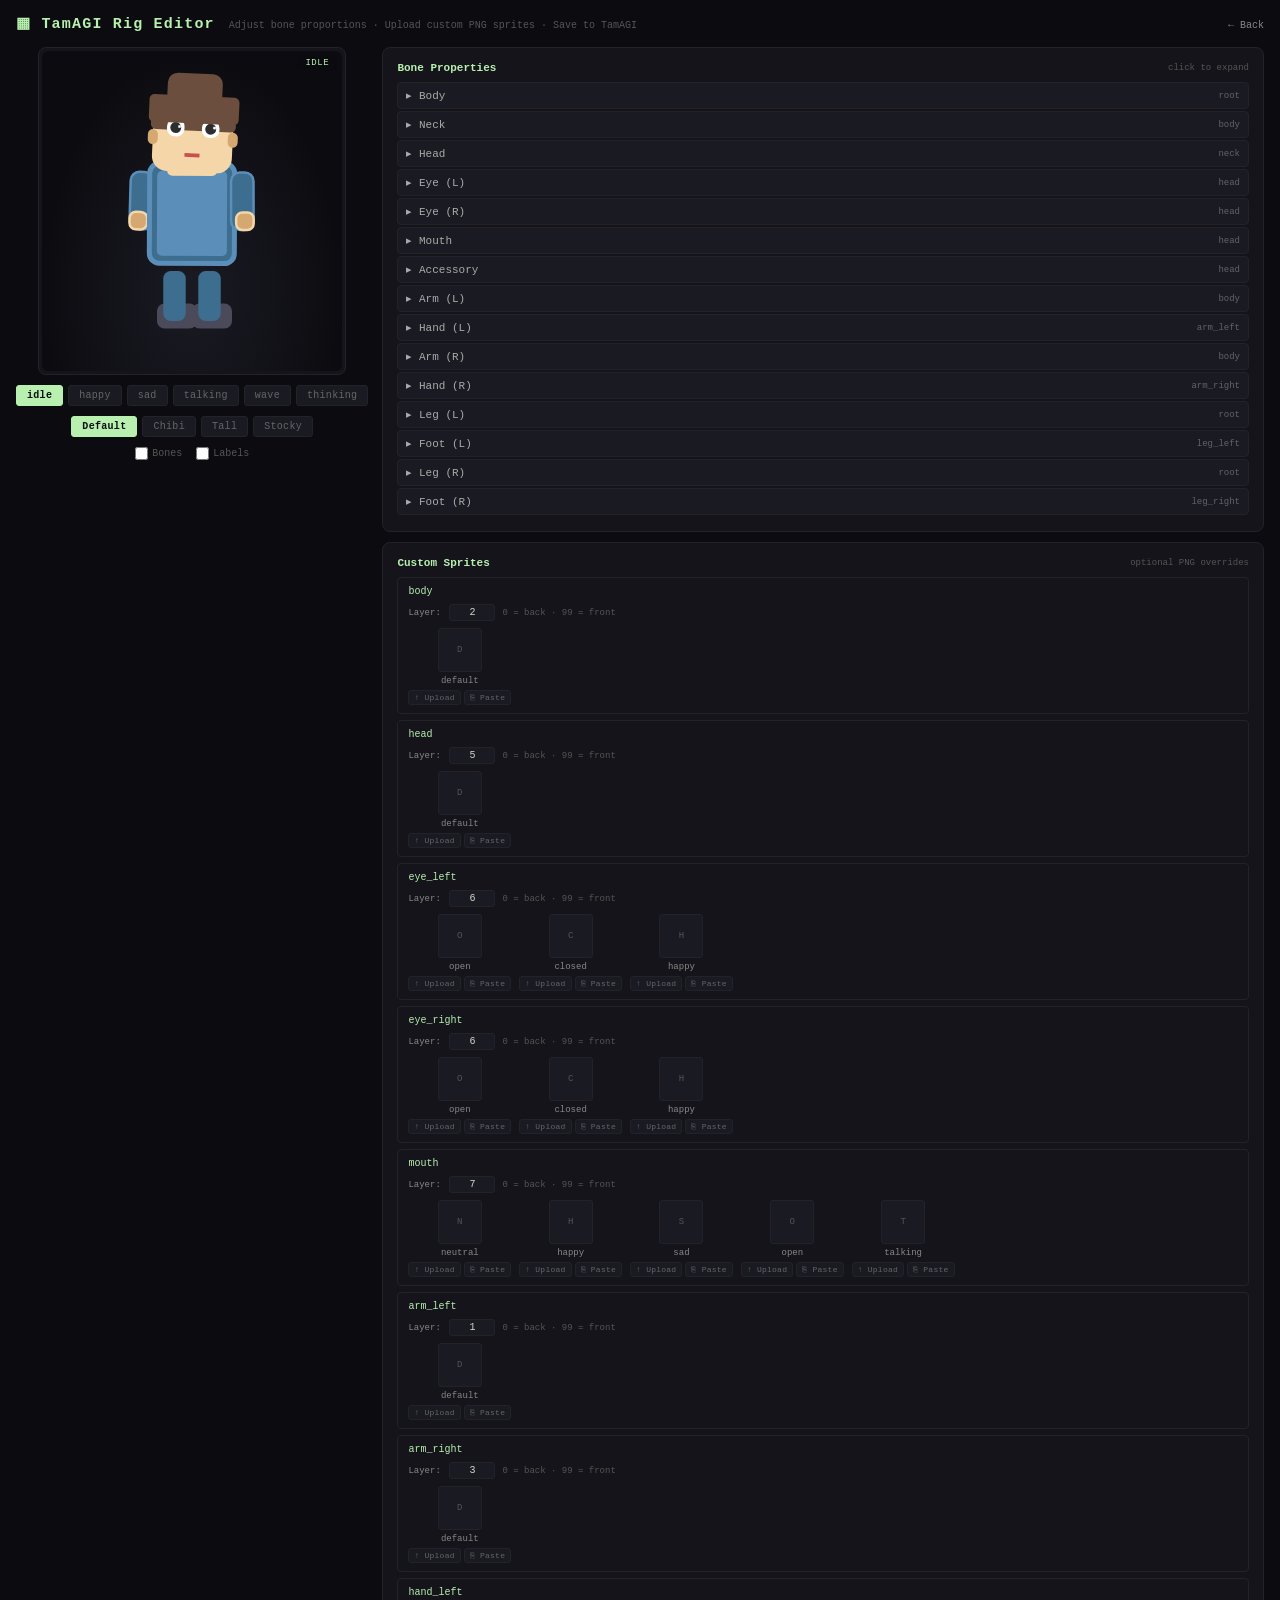
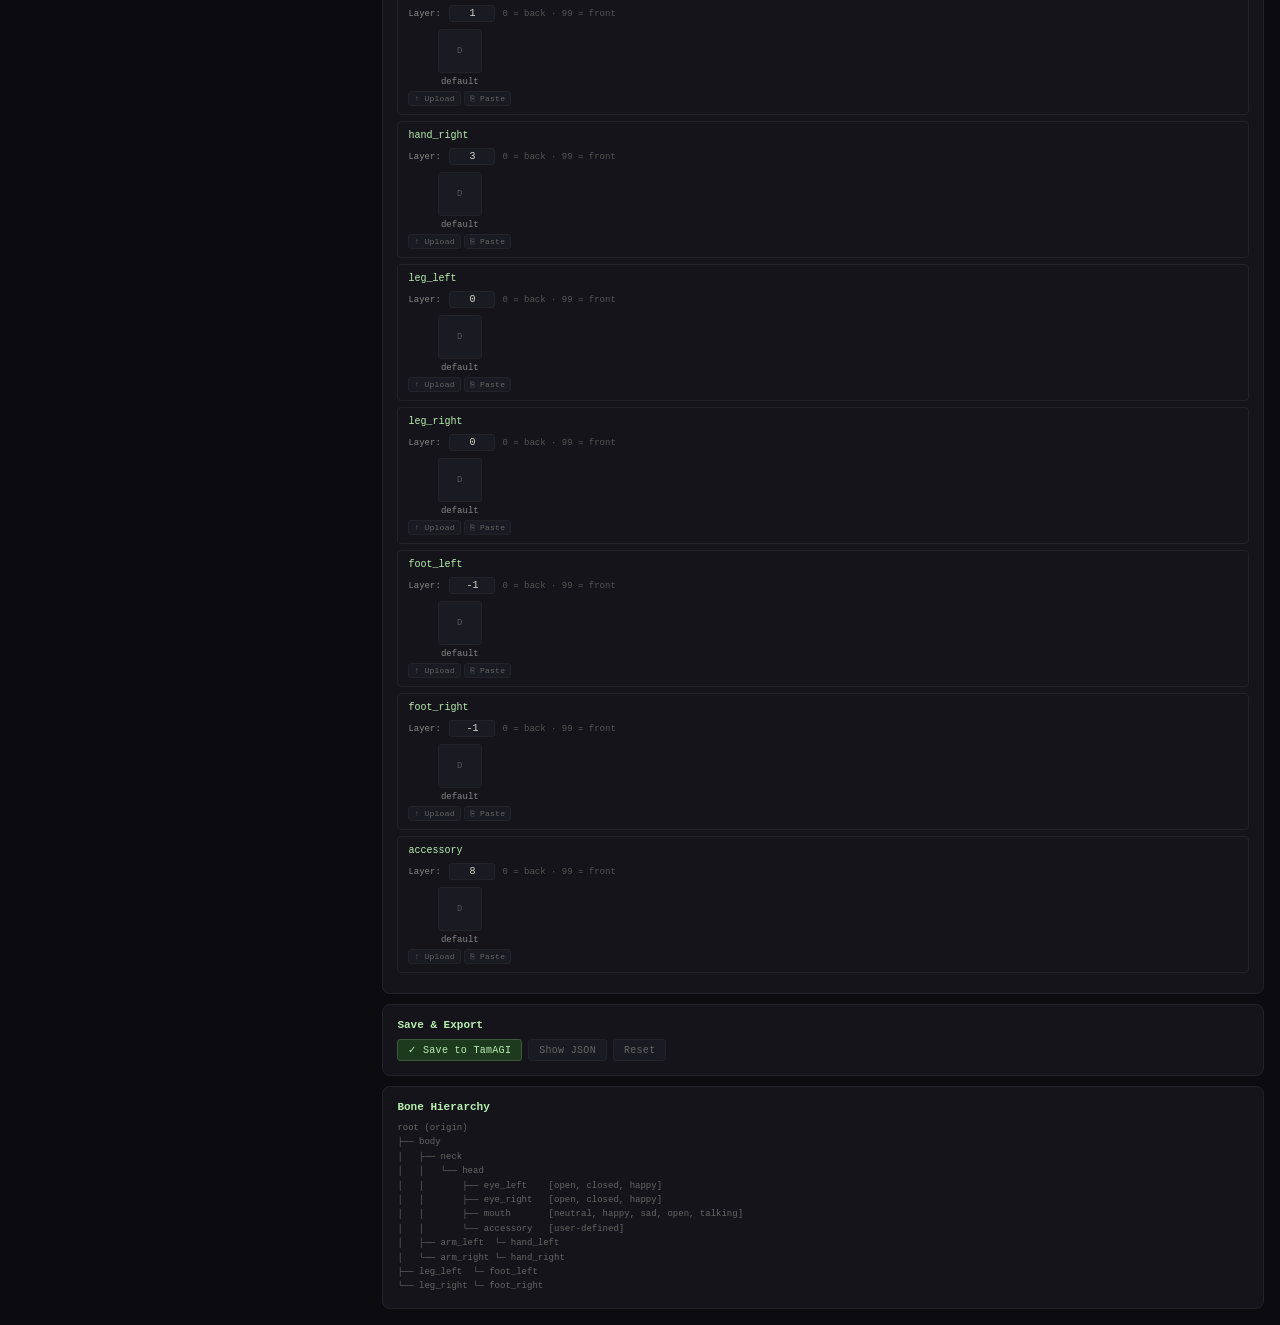
==== frontend/rig-editor.html @ f6bd286b "Add new rigging + sprite editor" ====
<!DOCTYPE html>
<html lang="en">
<head>
  <meta charset="UTF-8">
  <meta name="viewport" content="width=device-width, initial-scale=1.0">
  <title>TamAGI — Rig Editor</title>
  <style>
    * { box-sizing: border-box; margin: 0; padding: 0; }
    :root {
      --bg:      #0c0c10;
      --bg2:     #14141a;
      --bg3:     #1a1a22;
      --border:  #222228;
      --border-a:#3a5a3a;
      --green:   #b8f0b0;
      --text:    #d8d5cd;
      --muted:   #888;
      --dim:     #555;
      --font:    'IBM Plex Mono','Fira Code','SF Mono',monospace;
    }
    body { background:var(--bg); color:var(--text); font-family:var(--font); font-size:11px; min-height:100vh; padding:14px 16px; }

    /* ── Header ── */
    .page-header { display:flex; align-items:baseline; gap:14px; margin-bottom:14px; flex-wrap:wrap; }
    .page-header h1 { font-size:15px; font-weight:600; color:var(--green); letter-spacing:.08em; }
    .page-header p { font-size:10px; color:var(--dim); }
    .back-link { font-size:10px; color:var(--muted); text-decoration:none; margin-left:auto; }
    .back-link:hover { color:var(--green); }

    /* ── Layout ── */
    .layout { display:flex; gap:14px; align-items:flex-start; }
    .left-col { flex-shrink:0; display:flex; flex-direction:column; gap:10px; align-items:center; }
    .right-col { flex:1; display:flex; flex-direction:column; gap:10px; min-width:0; }
    @media(max-width:680px){ .layout{flex-direction:column;} .left-col{width:100%;} }

    /* ── Canvas ── */
    .canvas-wrap { position:relative; border:1px solid var(--border); border-radius:8px; background:var(--bg2); padding:3px; }
    #rig-canvas { display:block; border-radius:6px; image-rendering:pixelated;
      background:radial-gradient(ellipse at 50% 75%, #1a1a24 0%, #0c0c10 70%); }
    .anim-label { position:absolute; top:8px; right:8px; font-size:9px; color:var(--green);
      background:#0c0c10cc; padding:2px 8px; border-radius:3px; letter-spacing:.06em; }

    /* ── Buttons ── */
    .btn-row { display:flex; flex-wrap:wrap; gap:5px; justify-content:center; }
    button { padding:4px 10px; font-size:10px; font-family:var(--font); background:var(--bg3);
      color:#666; border:1px solid var(--border); border-radius:3px; cursor:pointer;
      letter-spacing:.03em; transition:all .12s; }
    button:hover { border-color:#444; color:#aaa; }
    button.active { background:var(--green); color:var(--bg); border-color:var(--green); font-weight:600; }
    button.primary { background:#1e3a1e; color:var(--green); border-color:var(--border-a); }
    button.primary:hover { background:#2a4a2a; }
    button.danger { background:#2a1414; color:#c07070; border-color:#5a2020; }
    button.danger:hover { background:#3a1a1a; }

    /* ── Toggle row ── */
    .toggle-row { display:flex; gap:14px; justify-content:center; }
    label.toggle { font-size:10px; color:var(--dim); cursor:pointer; display:flex; align-items:center; gap:4px; }
    input[type=checkbox] { accent-color:var(--green); }

    /* ── Panel ── */
    .panel { background:var(--bg2); border:1px solid var(--border); border-radius:8px; padding:14px; }
    .panel-title { color:var(--green); font-weight:600; font-size:11px; margin-bottom:8px;
      display:flex; justify-content:space-between; align-items:center; }
    .panel-hint { font-size:9px; color:var(--dim); font-weight:400; }

    /* ── Bone accordion ── */
    .bone-header { display:flex; justify-content:space-between; align-items:center; cursor:pointer;
      padding:6px 8px; background:var(--bg3); border-radius:4px; margin-bottom:2px;
      border:1px solid var(--border); color:#aaa; }
    .bone-header.open { background:#1e2a1e; border-color:var(--border-a); color:var(--green); }
    .bone-body { padding:4px 8px 8px 8px; }
    .slider-row { display:flex; align-items:center; gap:8px; margin-bottom:4px; padding:2px 0; }
    .slider-label { width:60px; font-size:10px; color:var(--muted); text-align:right; flex-shrink:0; }
    input[type=range] { flex:1; height:3px; accent-color:var(--green); cursor:pointer; }
    .slider-val { width:40px; font-size:10px; color:#999; text-align:left; flex-shrink:0; }

    /* ── Sprite grid ── */
    .part-row { border:1px solid var(--border); border-radius:4px; padding:8px 10px; margin-bottom:6px; }
    .part-name { font-size:10px; color:var(--green); margin-bottom:7px; }
    .variant-list { display:flex; flex-wrap:wrap; gap:8px; }
    .variant-slot { display:flex; flex-direction:column; align-items:center; gap:4px; font-size:9px; color:var(--muted); }
    .v-preview { width:44px; height:44px; border:1px solid var(--border); border-radius:3px;
      background:var(--bg3); display:flex; align-items:center; justify-content:center;
      font-size:9px; color:var(--dim); overflow:hidden; }
    .v-preview.uploaded { border-color:var(--border-a); }
    .v-preview.paste-ready { border-color:#ffcc44; box-shadow:0 0 0 2px #ffcc4440; }
    .v-preview img { max-width:100%; max-height:100%; image-rendering:pixelated; }
    .v-btn-row { display:flex; flex-wrap:wrap; gap:3px; justify-content:center; }
    .v-btn-row button { padding:2px 5px; font-size:8px; }

    /* ── Layer order row ── */
    .layer-row { display:flex; align-items:center; gap:7px; margin-bottom:7px; }
    .layer-lbl { font-size:9px; color:var(--muted); width:34px; flex-shrink:0; }
    .layer-input { width:46px; font-size:10px; font-family:var(--font); background:var(--bg3);
      color:var(--text); border:1px solid var(--border); border-radius:3px; padding:2px 5px;
      text-align:center; -moz-appearance:textfield; }
    .layer-input::-webkit-outer-spin-button,
    .layer-input::-webkit-inner-spin-button { -webkit-appearance:none; }
    .layer-input:focus { outline:none; border-color:var(--border-a); }
    .layer-hint { font-size:9px; color:var(--dim); }

    /* ── Export / status ── */
    .export-pre { background:var(--bg); border:1px solid var(--border); border-radius:4px;
      padding:10px; font-size:9px; line-height:1.5; color:#8a8a7a; overflow:auto;
      max-height:280px; font-family:var(--font); margin-top:10px; }
    .status-msg { font-size:10px; padding:6px 10px; border-radius:4px; margin-top:8px; display:none; }
    .status-msg.ok  { color:var(--green); background:#0f1f0f; border:1px solid var(--border-a); }
    .status-msg.err { color:#c07070;      background:#1f0f0f; border:1px solid #5a2020; }

    /* ── Hierarchy ── */
    .hier-pre { margin:0; font-size:9px; line-height:1.6; color:#666; font-family:var(--font); }
  </style>
</head>
<body>

<div class="page-header">
  <h1>▦ TamAGI Rig Editor</h1>
  <p>Adjust bone proportions · Upload custom PNG sprites · Save to TamAGI</p>
  <a href="/" class="back-link">← Back</a>
</div>

<div class="layout">
  <!-- ── Left: canvas + controls ── -->
  <div class="left-col">
    <div class="canvas-wrap">
      <canvas id="rig-canvas" width="300" height="320"></canvas>
      <div class="anim-label" id="anim-label">IDLE</div>
    </div>

    <div class="btn-row" id="anim-buttons"></div>
    <div class="btn-row" id="preset-buttons"></div>

    <div class="toggle-row">
      <label class="toggle"><input type="checkbox" id="show-debug" onchange="updateDebug()"> Bones</label>
      <label class="toggle"><input type="checkbox" id="show-labels" onchange="updateLabels()"> Labels</label>
    </div>
  </div>

  <!-- ── Right: bone editor + sprite uploads + save ── -->
  <div class="right-col">

    <div class="panel">
      <div class="panel-title">
        <span>Bone Properties</span>
        <span class="panel-hint">click to expand</span>
      </div>
      <div id="bone-accordion"></div>
    </div>

    <div class="panel">
      <div class="panel-title">
        <span>Custom Sprites</span>
        <span class="panel-hint">optional PNG overrides</span>
      </div>
      <div id="sprite-grid"></div>
    </div>

    <div class="panel">
      <div class="panel-title"><span>Save &amp; Export</span></div>
      <div class="btn-row" style="justify-content:flex-start;gap:6px;">
        <button class="primary" onclick="saveToTamAGI()">&#x2713; Save to TamAGI</button>
        <button onclick="toggleExport()" id="export-toggle-btn">Show JSON</button>
        <button onclick="resetBones()">Reset</button>
      </div>
      <div id="save-status" class="status-msg"></div>
      <pre id="export-pre" class="export-pre" style="display:none"></pre>
    </div>

    <div class="panel">
      <div class="panel-title"><span>Bone Hierarchy</span></div>
      <pre class="hier-pre">root (origin)
├── body
│   ├── neck
│   │   └── head
│   │       ├── eye_left    [open, closed, happy]
│   │       ├── eye_right   [open, closed, happy]
│   │       ├── mouth       [neutral, happy, sad, open, talking]
│   │       └── accessory   [user-defined]
│   ├── arm_left  └─ hand_left
│   └── arm_right └─ hand_right
├── leg_left  └─ foot_left
└── leg_right └─ foot_right</pre>
    </div>

  </div>
</div>

<script>
// ══════════════════════════════════════════════════════════════
//  RIG ENGINE  (ported from scripts/skeleton_rig.jsx)
// ══════════════════════════════════════════════════════════════

function createBone(name, parent, restX, restY, pivotX, pivotY, length, zOrder = 0) {
  return { name, parent, restX, restY, pivotX, pivotY, length, zOrder,
           rotation: 0, scaleX: 1, scaleY: 1, translateX: 0, translateY: 0, opacity: 1,
           displayScale: 1, pivotOffsetX: 0, pivotOffsetY: 0 };
}
// Apply sensible pivot defaults so limbs rotate from shoulder/hip rather than sprite center.
const _PIVOT_DEFAULTS = {
  arm_left:  { pivotOffsetY: 0.5 },
  arm_right: { pivotOffsetY: 0.5 },
  leg_left:  { pivotOffsetY: 0.5 },
  leg_right: { pivotOffsetY: 0.5 },
};
function applyPivotDefaults(bones) {
  for (const b of bones) { if (_PIVOT_DEFAULTS[b.name]) Object.assign(b, _PIVOT_DEFAULTS[b.name]); }
  return bones;
}

const PRESETS = {
  default: { label: "Default", bones: () => [
    createBone("root",       null,         0,    0,   0,   0,   0,  0),
    createBone("body",       "root",       0,  -10,   0,  22,  44,  2),
    createBone("neck",       "body",       0,  -22,   0,   4,  10,  4),
    createBone("head",       "neck",       0,   -9,   0,  14,  28,  5),
    createBone("eye_left",   "head",      -7,   -4,   0,   0,   0,  6),
    createBone("eye_right",  "head",       7,   -4,   0,   0,   0,  6),
    createBone("mouth",      "head",       0,    6,   0,   0,   0,  7),
    createBone("arm_left",   "body",     -20,  -18,   4,  -2,  22,  1),
    createBone("hand_left",  "arm_left",  -1,   20,   0,  -1,   8,  1),
    createBone("arm_right",  "body",      20,  -18,  -4,  -2,  22,  3),
    createBone("hand_right", "arm_right",  1,   20,   0,  -1,   8,  3),
    createBone("leg_left",   "root",      -7,   12,   0,  -1,  18,  0),
    createBone("foot_left",  "leg_left",   0,   17,   0,  -1,   6, -1),
    createBone("leg_right",  "root",       7,   12,   0,  -1,  18,  0),
    createBone("foot_right", "leg_right",  0,   17,   0,  -1,   6, -1),
    createBone("accessory",  "head",       0,  -16,   0,   4,   0,  8),
  ]},
  chibi: { label: "Chibi", bones: () => [
    createBone("root",       null,         0,    0,   0,   0,   0,  0),
    createBone("body",       "root",       0,   -6,   0,  14,  28,  2),
    createBone("neck",       "body",       0,  -14,   0,   2,   4,  4),
    createBone("head",       "neck",       0,   -4,   0,  18,  38,  5),
    createBone("eye_left",   "head",     -10,   -2,   0,   0,   0,  6),
    createBone("eye_right",  "head",      10,   -2,   0,   0,   0,  6),
    createBone("mouth",      "head",       0,    8,   0,   0,   0,  7),
    createBone("arm_left",   "body",     -14,  -10,   3,  -1,  14,  1),
    createBone("hand_left",  "arm_left",  -1,   13,   0,  -1,   6,  1),
    createBone("arm_right",  "body",      14,  -10,  -3,  -1,  14,  3),
    createBone("hand_right", "arm_right",  1,   13,   0,  -1,   6,  3),
    createBone("leg_left",   "root",      -6,    8,   0,  -1,  10,  0),
    createBone("foot_left",  "leg_left",   0,   10,   0,  -1,   4, -1),
    createBone("leg_right",  "root",       6,    8,   0,  -1,  10,  0),
    createBone("foot_right", "leg_right",  0,   10,   0,  -1,   4, -1),
    createBone("accessory",  "head",       0,  -20,   0,   4,   0,  8),
  ]},
  tall: { label: "Tall", bones: () => [
    createBone("root",       null,         0,    0,   0,   0,   0,  0),
    createBone("body",       "root",       0,  -14,   0,  26,  52,  2),
    createBone("neck",       "body",       0,  -26,   0,   6,  14,  4),
    createBone("head",       "neck",       0,  -12,   0,  12,  24,  5),
    createBone("eye_left",   "head",      -6,   -3,   0,   0,   0,  6),
    createBone("eye_right",  "head",       6,   -3,   0,   0,   0,  6),
    createBone("mouth",      "head",       0,    5,   0,   0,   0,  7),
    createBone("arm_left",   "body",     -18,  -22,   4,  -2,  28,  1),
    createBone("hand_left",  "arm_left",  -1,   26,   0,  -1,  10,  1),
    createBone("arm_right",  "body",      18,  -22,  -4,  -2,  28,  3),
    createBone("hand_right", "arm_right",  1,   26,   0,  -1,  10,  3),
    createBone("leg_left",   "root",      -7,   16,   0,  -1,  26,  0),
    createBone("foot_left",  "leg_left",   0,   24,   0,  -1,   8, -1),
    createBone("leg_right",  "root",       7,   16,   0,  -1,  26,  0),
    createBone("foot_right", "leg_right",  0,   24,   0,  -1,   8, -1),
    createBone("accessory",  "head",       0,  -14,   0,   4,   0,  8),
  ]},
  stocky: { label: "Stocky", bones: () => [
    createBone("root",       null,         0,    0,   0,   0,   0,  0),
    createBone("body",       "root",       0,   -8,   0,  20,  40,  2),
    createBone("neck",       "body",       0,  -20,   0,   2,   5,  4),
    createBone("head",       "neck",       0,   -5,   0,  13,  26,  5),
    createBone("eye_left",   "head",      -7,   -3,   0,   0,   0,  6),
    createBone("eye_right",  "head",       7,   -3,   0,   0,   0,  6),
    createBone("mouth",      "head",       0,    5,   0,   0,   0,  7),
    createBone("arm_left",   "body",     -24,  -16,   5,  -2,  18,  1),
    createBone("hand_left",  "arm_left",  -2,   16,   0,  -1,   9,  1),
    createBone("arm_right",  "body",      24,  -16,  -5,  -2,  18,  3),
    createBone("hand_right", "arm_right",  2,   16,   0,  -1,   9,  3),
    createBone("leg_left",   "root",      -9,   10,   0,  -1,  14,  0),
    createBone("foot_left",  "leg_left",   0,   13,   0,  -1,   7, -1),
    createBone("leg_right",  "root",       9,   10,   0,  -1,  14,  0),
    createBone("foot_right", "leg_right",  0,   13,   0,  -1,   7, -1),
    createBone("accessory",  "head",       0,  -14,   0,   4,   0,  8),
  ]},
};

function buildManifest(bones) {
  const defs = {
    body:       { bone:"body",       wRatio:0.9,  hRatio:1.0,  variants:{default:null} },
    head:       { bone:"head",       wRatio:1.3,  hRatio:1.1,  variants:{default:null} },
    eye_left:   { bone:"eye_left",   wBase:7,     hBase:7,     variants:{open:null,closed:null,happy:null} },
    eye_right:  { bone:"eye_right",  wBase:7,     hBase:7,     variants:{open:null,closed:null,happy:null} },
    mouth:      { bone:"mouth",      wBase:10,    hBase:6,     variants:{neutral:null,happy:null,sad:null,open:null,talking:null} },
    arm_left:   { bone:"arm_left",   wRatio:0.55, hRatio:1.1,  variants:{default:null} },
    arm_right:  { bone:"arm_right",  wRatio:0.55, hRatio:1.1,  variants:{default:null} },
    hand_left:  { bone:"hand_left",  wBase:10,    hBase:10,    variants:{default:null} },
    hand_right: { bone:"hand_right", wBase:10,    hBase:10,    variants:{default:null} },
    leg_left:   { bone:"leg_left",   wRatio:0.6,  hRatio:1.1,  variants:{default:null} },
    leg_right:  { bone:"leg_right",  wRatio:0.6,  hRatio:1.1,  variants:{default:null} },
    foot_left:  { bone:"foot_left",  wBase:14,    hBase:8,     variants:{default:null} },
    foot_right: { bone:"foot_right", wBase:14,    hBase:8,     variants:{default:null} },
    accessory:  { bone:"accessory",  wBase:36,    hBase:20,    variants:{default:null} },
  };
  const boneMap = {}; bones.forEach(b => boneMap[b.name] = b);
  const manifest = {};
  for (const [part, def] of Object.entries(defs)) {
    const bone = boneMap[def.bone]; if (!bone) continue;
    const w = def.wBase || Math.max(8, Math.round(bone.length * (def.wRatio || 0.5)));
    const h = def.hBase || Math.max(8, Math.round(bone.length * (def.hRatio || 1.0)));
    manifest[part] = { bone:def.bone, w, h, ox:0, oy:0, variants:def.variants };
  }
  return manifest;
}

function drawPlaceholder(ctx, partName, variant, w, h) {
  const P = { skin:"#f5d6a8", skinDark:"#d4a870", body:"#5b8fb9", bodyDark:"#3d6d8f",
               eye:"#2d2d2d", eyeWhite:"#ffffff", mouth:"#c75050", mouthDark:"#8b3030",
               hair:"#6b4e3d", shoe:"#4a4a5a" };
  ctx.imageSmoothingEnabled = false;
  const fillR = (x, y, rw, rh, color, r) => {
    ctx.fillStyle = color; ctx.beginPath(); ctx.roundRect(x, y, rw, rh, r || 3); ctx.fill();
  };
  switch (partName) {
    case "body":
      fillR(2, 0, w-4, h-2, P.body, 5); fillR(4, 2, w-8, h-6, P.bodyDark, 3);
      fillR(6, 4, w-12, h-10, P.body, 2); fillR(w*.25, 0, w*.5, 6, P.skin, 2); break;
    case "head":
      fillR(2, 2, w-4, h-4, P.skin, [10,10,6,6]); fillR(1, 0, w-2, h*.4, P.hair, [10,10,2,2]);
      fillR(0, h/2-3, 4, 6, P.skinDark, 2); fillR(w-4, h/2-3, 4, 6, P.skinDark, 2); break;
    case "eye_left": case "eye_right":
      if (variant === "closed") {
        ctx.fillStyle = P.eye; ctx.fillRect(1, h/2, w-2, 2);
      } else if (variant === "happy") {
        ctx.strokeStyle = P.eye; ctx.lineWidth = 1.5;
        ctx.beginPath(); ctx.arc(w/2, h/2+1, 2.5, Math.PI, 2*Math.PI); ctx.stroke();
      } else {
        fillR(0, 0, w, h, P.eyeWhite, 3); ctx.fillStyle = P.eye;
        ctx.beginPath(); ctx.arc(w/2, h/2, 2.2, 0, Math.PI*2); ctx.fill();
        ctx.fillStyle = "#fff"; ctx.fillRect(w/2+1, h/2-1, 1, 1);
      } break;
    case "mouth":
      if (variant === "happy") {
        ctx.strokeStyle = P.mouth; ctx.lineWidth = 1.5;
        ctx.beginPath(); ctx.arc(w/2, h/2-1, 3.5, .2, Math.PI-.2); ctx.stroke();
      } else if (variant === "sad") {
        ctx.strokeStyle = P.mouthDark; ctx.lineWidth = 1.5;
        ctx.beginPath(); ctx.arc(w/2, h/2+3, 3.5, Math.PI+.3, -.3); ctx.stroke();
      } else if (variant === "open" || variant === "talking") {
        fillR(w/2-3, 0, 6, h, P.mouthDark, 3); fillR(w/2-2, 1, 4, h-2, P.mouth, 2);
      } else { ctx.fillStyle = P.mouth; ctx.fillRect(w/2-3, h/2, 6, 1.5); } break;
    case "arm_left": case "arm_right":
      fillR(1, 0, w-2, h, P.body, 4); fillR(2, 1, w-4, h-2, P.bodyDark, 3); break;
    case "hand_left": case "hand_right":
      fillR(1, 1, w-2, h-2, P.skin, 3); fillR(2, 2, w-4, h-4, P.skinDark, 2); break;
    case "leg_left": case "leg_right":
      fillR(1, 0, w-2, h, P.bodyDark, 3); break;
    case "foot_left": case "foot_right":
      fillR(0, 0, w+2, h+2, P.shoe, 3); break;
    case "accessory":
      fillR(0, Math.round(h*0.45), w, Math.round(h*0.55), P.hair, 2);
      fillR(Math.round(w*0.2), 0, Math.round(w*0.6), Math.round(h*0.55), P.hair, [4,4,0,0]);
      break;
  }
}

const ANIMATIONS = {
  idle: (bones, t) => {
    const m = {}; bones.forEach(b => m[b.name] = b);
    const breathe = Math.sin(t*2)*.5;
    m.body.translateY = breathe; m.body.rotation = Math.sin(t*1.2)*.3*(Math.PI/180);
    if (m.neck) m.neck.rotation = Math.sin(t*.9)*1*(Math.PI/180);
    m.head.rotation = Math.sin(t*.8)*1.5*(Math.PI/180); m.head.translateY = breathe*.3;
    m.arm_left.rotation = Math.sin(t*1.5)*2*(Math.PI/180);
    m.arm_right.rotation = Math.sin(t*1.5+.5)*-2*(Math.PI/180);
    const bc = t%4;
    return { eye_left: bc>3.7&&bc<3.9?"closed":"open", eye_right: bc>3.7&&bc<3.9?"closed":"open", mouth:"neutral" };
  },
  happy: (bones, t) => {
    const m = {}; bones.forEach(b => m[b.name] = b);
    const bounce = Math.abs(Math.sin(t*3))*3;
    m.body.translateY = -bounce; m.body.rotation = Math.sin(t*4)*3*(Math.PI/180);
    if (m.neck) m.neck.rotation = Math.sin(t*3)*2*(Math.PI/180);
    m.head.rotation = Math.sin(t*2)*4*(Math.PI/180); m.head.translateY = -bounce*.5;
    m.arm_left.rotation = Math.sin(t*3)*15*(Math.PI/180);
    m.arm_right.rotation = Math.sin(t*3+Math.PI)*15*(Math.PI/180);
    m.hand_left.rotation = Math.sin(t*4)*10*(Math.PI/180);
    m.hand_right.rotation = Math.sin(t*4+Math.PI)*10*(Math.PI/180);
    return { eye_left:"happy", eye_right:"happy", mouth:"happy" };
  },
  sad: (bones, t) => {
    const m = {}; bones.forEach(b => m[b.name] = b);
    m.body.translateY = 2+Math.sin(t*.8)*.3; m.body.rotation = Math.sin(t*.5)*.5*(Math.PI/180);
    if (m.neck) m.neck.rotation = -3*(Math.PI/180);
    m.head.rotation = -5*(Math.PI/180)+Math.sin(t*.6)*1*(Math.PI/180); m.head.translateY = 2;
    m.arm_left.rotation = 8*(Math.PI/180); m.arm_right.rotation = -8*(Math.PI/180);
    return { eye_left:"closed", eye_right:"closed", mouth:"sad" };
  },
  talking: (bones, t) => {
    const m = {}; bones.forEach(b => m[b.name] = b);
    m.body.translateY = Math.sin(t*2)*.5;
    if (m.neck) m.neck.rotation = Math.sin(t*2.5)*1.5*(Math.PI/180);
    m.head.rotation = Math.sin(t*3)*2*(Math.PI/180);
    m.arm_right.rotation = (Math.sin(t*2.5)*12-5)*(Math.PI/180);
    m.hand_right.rotation = Math.sin(t*2.5)*15*(Math.PI/180);
    m.arm_left.rotation = 5*(Math.PI/180);
    const mc = t%.6;
    return { eye_left:"open", eye_right:"open", mouth: mc<.3?"open":"neutral" };
  },
  wave: (bones, t) => {
    const m = {}; bones.forEach(b => m[b.name] = b);
    m.body.translateY = Math.sin(t*2)*.5; m.body.rotation = Math.sin(t*1.5)*1*(Math.PI/180);
    if (m.neck) m.neck.rotation = Math.sin(t*2)*2*(Math.PI/180);
    m.head.rotation = Math.sin(t*2)*3*(Math.PI/180);
    m.arm_right.rotation = (-90+Math.sin(t*6)*20)*(Math.PI/180);
    m.hand_right.rotation = Math.sin(t*8)*25*(Math.PI/180);
    m.arm_left.rotation = 3*(Math.PI/180);
    const bc = t%3;
    return { eye_left: bc>2.7?"closed":"happy", eye_right: bc>2.7?"closed":"happy", mouth:"happy" };
  },
  thinking: (bones, t) => {
    const m = {}; bones.forEach(b => m[b.name] = b);
    m.body.translateY = Math.sin(t*1.5)*.3;
    if (m.neck) m.neck.rotation = 4*(Math.PI/180);
    m.head.rotation = (8+Math.sin(t*.7)*2)*(Math.PI/180); m.head.translateY = -1;
    m.arm_right.rotation = (-40+Math.sin(t*.5)*3)*(Math.PI/180);
    m.hand_right.translateX = 5; m.hand_right.translateY = -15;
    m.arm_left.rotation = 5*(Math.PI/180);
    const lc = t%5;
    return { eye_left: lc>4?"closed":"open", eye_right: lc>4?"closed":"open", mouth:"neutral" };
  },
};

function solveWorldTransforms(bones) {
  const boneMap = {}; bones.forEach(b => boneMap[b.name] = b);
  const world = {};
  function solve(bone) {
    if (world[bone.name]) return world[bone.name];
    const lx = bone.restX + bone.translateX, ly = bone.restY + bone.translateY;
    if (!bone.parent) { world[bone.name] = {x:lx,y:ly,rotation:bone.rotation,scaleX:bone.scaleX,scaleY:bone.scaleY,opacity:bone.opacity}; return world[bone.name]; }
    const pw = solve(boneMap[bone.parent]);
    const cos = Math.cos(pw.rotation), sin = Math.sin(pw.rotation);
    world[bone.name] = { x: pw.x+(lx*cos-ly*sin)*pw.scaleX, y: pw.y+(lx*sin+ly*cos)*pw.scaleY,
      rotation: pw.rotation+bone.rotation, scaleX: pw.scaleX*bone.scaleX, scaleY: pw.scaleY*bone.scaleY, opacity: pw.opacity*bone.opacity };
    return world[bone.name];
  }
  bones.forEach(b => solve(b)); return world;
}

function renderFrame(canvas, bones, manifest, activeVariants, showDebug, showLabels) {
  const ctx = canvas.getContext("2d");
  const W = canvas.width, H = canvas.height;
  ctx.clearRect(0, 0, W, H);
  ctx.save(); ctx.translate(W/2, H/2+30); const scale = 2.5; ctx.scale(scale, scale);
  ctx.imageSmoothingEnabled = false;
  const wt = solveWorldTransforms(bones);
  const drawOrder = Object.entries(manifest)
    .map(([pn, e]) => ({ pn, e, bone: bones.find(b => b.name === e.bone), z: (bones.find(b => b.name === e.bone)||{}).zOrder||0 }))
    .sort((a, b) => a.z - b.z);
  for (const { pn, e, bone } of drawOrder) {
    if (!bone || !wt[bone.name]) continue;
    const w = wt[bone.name];
    ctx.save(); ctx.translate(w.x, w.y); ctx.rotate(w.rotation); ctx.scale(w.scaleX, w.scaleY);
    ctx.globalAlpha = w.opacity; ctx.translate(e.ox, e.oy);
    const variant = activeVariants[pn] || Object.keys(e.variants)[0];
    const sc = bone.displayScale || 1;
    const sw = e.w * sc, sh = e.h * sc;
    const pox = bone.pivotOffsetX || 0, poy = bone.pivotOffsetY || 0;
    ctx.save(); ctx.translate(-sw/2 + pox*sw, -sh/2 + poy*sh);
    const imgKey = `${pn}:${variant}`;
    if (_spriteImages[imgKey]) { ctx.drawImage(_spriteImages[imgKey], 0, 0, sw, sh); }
    else { drawPlaceholder(ctx, pn, variant, sw, sh); }
    ctx.restore(); ctx.restore();
  }
  if (showDebug) {
    ctx.globalAlpha = 0.8;
    for (const bone of bones) {
      if (!wt[bone.name]) continue;
      const w = wt[bone.name];
      ctx.save(); ctx.translate(w.x, w.y); ctx.rotate(w.rotation);
      if (bone.parent && wt[bone.parent]) {
        ctx.save(); ctx.rotate(-w.rotation);
        const pw = wt[bone.parent];
        ctx.strokeStyle = "#ff336640"; ctx.lineWidth = 0.4; ctx.setLineDash([1,1]);
        ctx.beginPath(); ctx.moveTo(0,0); ctx.lineTo(pw.x-w.x, pw.y-w.y); ctx.stroke();
        ctx.setLineDash([]); ctx.restore();
      }
      ctx.fillStyle = bone.name==="root"?"#ffaa33":"#ff3366";
      ctx.beginPath(); ctx.arc(0, 0, bone.name==="root"?2:1.5, 0, Math.PI*2); ctx.fill();
      if (bone.length > 0) {
        ctx.strokeStyle = "#ff336680"; ctx.lineWidth = 0.6;
        ctx.beginPath(); ctx.moveTo(0,0); ctx.lineTo(0, bone.length*.3); ctx.stroke();
      }
      if (showLabels) {
        ctx.fillStyle = "#ff9fba"; ctx.font = "2.5px monospace"; ctx.fillText(bone.name, 3, -2);
      }
      ctx.restore();
    }
  }
  ctx.restore();
}

// ══════════════════════════════════════════════════════════════
//  EDITOR STATE
// ══════════════════════════════════════════════════════════════

let _rigBones     = applyPivotDefaults(PRESETS.default.bones());
let _boneMap      = Object.fromEntries(_rigBones.map(b => [b.name, b]));
let _animName     = 'idle';
let _startTime    = null;
let _showDebug    = false;
let _showLabels   = false;
let _expandedBone = null;
let _activePreset = 'default';
let _showExport   = false;
let _spriteImages = {}; // key: "part:variant" → loaded HTMLImageElement, drives live canvas
let _pasteTarget  = null; // { part, variant } — set by pasteSprite(), consumed by document paste handler

const SCALE_PROP   = { key:"displayScale",  label:"Scale",   min:0.25, max:3,    step:0.05, unit:'×' };
const PIVOT_X_PROP = { key:"pivotOffsetX",  label:"Pivot X", min:-0.5, max:0.5,  step:0.05 };
const PIVOT_Y_PROP = { key:"pivotOffsetY",  label:"Pivot Y", min:-0.5, max:0.5,  step:0.05 };

const EDITABLE_BONES = [
  { name:"body",      label:"Body",     props:[{key:"restY",label:"Offset Y",min:-40,max:0}, SCALE_PROP] },
  { name:"neck",      label:"Neck",     props:[{key:"restY",label:"Offset Y",min:-40,max:-5}, SCALE_PROP, PIVOT_Y_PROP] },
  { name:"head",      label:"Head",     props:[{key:"restY",label:"Offset Y",min:-20,max:0}, SCALE_PROP, PIVOT_Y_PROP] },
  { name:"eye_left",  label:"Eye (L)",  props:[{key:"restX",label:"X",min:-18,max:0},{key:"restY",label:"Y",min:-12,max:8}, SCALE_PROP] },
  { name:"eye_right", label:"Eye (R)",  props:[{key:"restX",label:"X",min:0,max:18},{key:"restY",label:"Y",min:-12,max:8}, SCALE_PROP] },
  { name:"mouth",     label:"Mouth",    props:[{key:"restY",label:"Y",min:-4,max:14}, SCALE_PROP] },
  { name:"accessory", label:"Accessory",props:[{key:"restX",label:"X",min:-20,max:20},{key:"restY",label:"Y",min:-30,max:5}, SCALE_PROP] },
  { name:"arm_left",   label:"Arm (L)",   props:[{key:"restX",label:"X",min:-36,max:-8},{key:"restY",label:"Y",min:-30,max:0}, SCALE_PROP, PIVOT_X_PROP, PIVOT_Y_PROP] },
  { name:"hand_left",  label:"Hand (L)",  props:[{key:"restX",label:"X",min:-8,max:8},{key:"restY",label:"Y",min:10,max:30}, SCALE_PROP, PIVOT_Y_PROP] },
  { name:"arm_right",  label:"Arm (R)",   props:[{key:"restX",label:"X",min:8,max:36},{key:"restY",label:"Y",min:-30,max:0}, SCALE_PROP, PIVOT_X_PROP, PIVOT_Y_PROP] },
  { name:"hand_right", label:"Hand (R)",  props:[{key:"restX",label:"X",min:-8,max:8},{key:"restY",label:"Y",min:10,max:30}, SCALE_PROP, PIVOT_Y_PROP] },
  { name:"leg_left",   label:"Leg (L)",   props:[{key:"restX",label:"X",min:-16,max:0},{key:"restY",label:"Y",min:4,max:24}, SCALE_PROP, PIVOT_X_PROP, PIVOT_Y_PROP] },
  { name:"foot_left",  label:"Foot (L)",  props:[{key:"restX",label:"X",min:-10,max:10},{key:"restY",label:"Y",min:8,max:28}, SCALE_PROP, PIVOT_Y_PROP] },
  { name:"leg_right",  label:"Leg (R)",   props:[{key:"restX",label:"X",min:0,max:16},{key:"restY",label:"Y",min:4,max:24}, SCALE_PROP, PIVOT_X_PROP, PIVOT_Y_PROP] },
  { name:"foot_right", label:"Foot (R)",  props:[{key:"restX",label:"X",min:-10,max:10},{key:"restY",label:"Y",min:8,max:28}, SCALE_PROP, PIVOT_Y_PROP] },
];

const SPRITE_SLOTS = {
  body:       ['default'],
  head:       ['default'],
  eye_left:   ['open','closed','happy'],
  eye_right:  ['open','closed','happy'],
  mouth:      ['neutral','happy','sad','open','talking'],
  arm_left:   ['default'],
  arm_right:  ['default'],
  hand_left:  ['default'],
  hand_right: ['default'],
  leg_left:   ['default'],
  leg_right:  ['default'],
  foot_left:  ['default'],
  foot_right: ['default'],
  accessory:  ['default'],
};

// ══════════════════════════════════════════════════════════════
//  ANIMATION LOOP
// ══════════════════════════════════════════════════════════════

function rigTick(ts) {
  if (!_startTime) _startTime = ts;
  const t = (ts - _startTime) / 1000;
  for (const b of _rigBones) {
    b.rotation = 0; b.scaleX = 1; b.scaleY = 1;
    b.translateX = 0; b.translateY = 0; b.opacity = 1;
  }
  const animFn = ANIMATIONS[_animName] || ANIMATIONS.idle;
  const variants = animFn(_rigBones, t) || {};
  const manifest = buildManifest(_rigBones);
  const canvas = document.getElementById('rig-canvas');
  if (canvas) renderFrame(canvas, _rigBones, manifest, variants, _showDebug, _showLabels);
  requestAnimationFrame(rigTick);
}

// ══════════════════════════════════════════════════════════════
//  CONTROL HANDLERS
// ══════════════════════════════════════════════════════════════

function setAnim(name) {
  _animName = name; _startTime = null;
  document.getElementById('anim-label').textContent = name.toUpperCase();
  document.querySelectorAll('#anim-buttons button').forEach(b => b.classList.toggle('active', b.dataset.anim === name));
}

function loadPreset(key) {
  _activePreset = key; _startTime = null;
  _rigBones = applyPivotDefaults(PRESETS[key].bones());
  _boneMap = Object.fromEntries(_rigBones.map(b => [b.name, b]));
  document.querySelectorAll('#preset-buttons button').forEach(b => b.classList.toggle('active', b.dataset.preset === key));
  buildAccordion();
}

function updateDebug()  { _showDebug  = document.getElementById('show-debug').checked; }
function updateLabels() { _showLabels = document.getElementById('show-labels').checked; }

function resetBones() { loadPreset(_activePreset); }

// ══════════════════════════════════════════════════════════════
//  BONE ACCORDION
// ══════════════════════════════════════════════════════════════

function buildAccordion() {
  const container = document.getElementById('bone-accordion');
  container.innerHTML = '';
  for (const eb of EDITABLE_BONES) {
    const bone = _boneMap[eb.name]; if (!bone) continue;
    const isOpen = _expandedBone === eb.name;
    const section = document.createElement('div');

    const header = document.createElement('div');
    header.className = 'bone-header' + (isOpen ? ' open' : '');
    const chevron = isOpen ? '▾' : '▸';
    header.innerHTML =
      `<span>${chevron} ${eb.label}</span>` +
      `<span style="font-size:9px;opacity:0.5">${bone.parent || 'root'}</span>`;
    header.onclick = () => {
      _expandedBone = _expandedBone === eb.name ? null : eb.name;
      buildAccordion();
    };
    section.appendChild(header);

    if (isOpen) {
      const body = document.createElement('div');
      body.className = 'bone-body';
      for (const p of eb.props) {
        const row = document.createElement('div');
        row.className = 'slider-row';
        const lbl = document.createElement('span');
        lbl.className = 'slider-label'; lbl.textContent = p.label;
        const slider = document.createElement('input');
        const step = p.step || 1;
        const fmt = (v) => step < 1 ? Number(v).toFixed(2) + (p.unit || '') : String(v);
        slider.type = 'range'; slider.min = p.min; slider.max = p.max; slider.step = step;
        slider.value = bone[p.key];
        const val = document.createElement('span');
        val.className = 'slider-val'; val.textContent = fmt(bone[p.key]);
        slider.oninput = (e) => {
          bone[p.key] = parseFloat(e.target.value);
          val.textContent = fmt(e.target.value);
        };
        row.appendChild(lbl); row.appendChild(slider); row.appendChild(val);
        body.appendChild(row);
      }
      section.appendChild(body);
    }
    container.appendChild(section);
  }
}

// ══════════════════════════════════════════════════════════════
//  SPRITE UPLOAD GRID
// ══════════════════════════════════════════════════════════════

function buildSpriteGrid() {
  const grid = document.getElementById('sprite-grid');
  grid.innerHTML = '';
  for (const [part, variants] of Object.entries(SPRITE_SLOTS)) {
    const row = document.createElement('div');
    row.className = 'part-row';

    const nameEl = document.createElement('div');
    nameEl.className = 'part-name'; nameEl.textContent = part;
    row.appendChild(nameEl);

    // Layer order — edits bone.zOrder, which drives the render sort
    const partBone = _boneMap[part];
    const layerRow = document.createElement('div');
    layerRow.className = 'layer-row';
    const layerLbl = document.createElement('span');
    layerLbl.className = 'layer-lbl'; layerLbl.textContent = 'Layer:';
    const layerInput = document.createElement('input');
    layerInput.type = 'number'; layerInput.min = '0'; layerInput.max = '99'; layerInput.step = '1';
    layerInput.className = 'layer-input'; layerInput.id = `layer-${part}`;
    layerInput.value = partBone ? partBone.zOrder : 0;
    layerInput.title = 'Render layer: 0 = furthest back, 99 = in front of everything';
    layerInput.oninput = (e) => { if (partBone) partBone.zOrder = parseInt(e.target.value) || 0; };
    const layerHint = document.createElement('span');
    layerHint.className = 'layer-hint'; layerHint.textContent = '0 = back · 99 = front';
    layerRow.appendChild(layerLbl); layerRow.appendChild(layerInput); layerRow.appendChild(layerHint);
    row.appendChild(layerRow);

    const varList = document.createElement('div');
    varList.className = 'variant-list';

    for (const variant of variants) {
      const slot = document.createElement('div');
      slot.className = 'variant-slot';
      slot.id = `slot-${part}-${variant}`;

      const preview = document.createElement('div');
      preview.className = 'v-preview';
      preview.id = `preview-${part}-${variant}`;

      const vLabel = document.createElement('span');
      vLabel.textContent = variant;

      const fileInput = document.createElement('input');
      fileInput.type = 'file'; fileInput.accept = 'image/png'; fileInput.style.display = 'none';
      fileInput.id = `file-${part}-${variant}`;
      fileInput.onchange = (e) => { if (e.target.files[0]) uploadSprite(part, variant, e.target.files[0]); };

      const upBtn = document.createElement('button');
      upBtn.textContent = '↑ Upload'; upBtn.title = `Upload PNG file for ${part}/${variant}`;
      upBtn.onclick = () => document.getElementById(`file-${part}-${variant}`).click();

      const pasteBtn = document.createElement('button');
      pasteBtn.textContent = '⎘ Paste'; pasteBtn.title = `Paste image from clipboard (e.g. copied from GIMP)`;
      pasteBtn.onclick = () => pasteSprite(part, variant);

      const delBtn = document.createElement('button');
      delBtn.className = 'danger'; delBtn.textContent = '✕';
      delBtn.title = `Remove ${part}/${variant}`; delBtn.style.display = 'none';
      delBtn.id = `del-${part}-${variant}`;
      delBtn.onclick = () => deleteSprite(part, variant);

      const btnRow = document.createElement('div');
      btnRow.className = 'v-btn-row';
      btnRow.appendChild(upBtn); btnRow.appendChild(pasteBtn); btnRow.appendChild(delBtn);

      slot.appendChild(preview); slot.appendChild(vLabel); slot.appendChild(fileInput); slot.appendChild(btnRow);
      varList.appendChild(slot);

      // Probe for existing upload
      const probe = new Image();
      probe.onload = () => markUploaded(part, variant, probe.src);
      probe.onerror = () => { preview.textContent = variant[0].toUpperCase(); };
      probe.src = `/sprites/${part}_${variant}.png?t=${Date.now()}`;
    }

    row.appendChild(varList);
    grid.appendChild(row);
  }
}

function markUploaded(part, variant, src) {
  const preview = document.getElementById(`preview-${part}-${variant}`);
  const delBtn  = document.getElementById(`del-${part}-${variant}`);
  if (!preview) return;
  // Update thumbnail
  preview.innerHTML = '';
  const thumb = document.createElement('img');
  thumb.src = src; thumb.style.cssText = 'max-width:100%;max-height:100%;image-rendering:pixelated;';
  preview.appendChild(thumb); preview.classList.add('uploaded');
  if (delBtn) delBtn.style.display = '';
  // Cache for live canvas rendering
  const img = new Image();
  img.onload = () => { _spriteImages[`${part}:${variant}`] = img; };
  img.src = src;
}

function markRemoved(part, variant) {
  const preview = document.getElementById(`preview-${part}-${variant}`);
  const delBtn  = document.getElementById(`del-${part}-${variant}`);
  if (!preview) return;
  preview.innerHTML = ''; preview.classList.remove('uploaded');
  preview.textContent = variant[0].toUpperCase();
  if (delBtn) delBtn.style.display = 'none';
  delete _spriteImages[`${part}:${variant}`];
}

async function uploadSprite(part, variant, file) {
  const form = new FormData(); form.append('file', file);
  const res = await fetch(`/api/sprites/upload/${part}/${variant}`, { method:'POST', body:form });
  if (res.ok) {
    const data = await res.json();
    markUploaded(part, variant, data.path + '?t=' + Date.now());
    showStatus('Uploaded ' + part + '/' + variant, 'ok');
  } else {
    showStatus('Upload failed: ' + (await res.text()), 'err');
  }
}

async function deleteSprite(part, variant) {
  const res = await fetch(`/api/sprites/upload/${part}/${variant}`, { method:'DELETE' });
  if (res.ok) { markRemoved(part, variant); showStatus('Removed ' + part + '/' + variant, 'ok'); }
  else { showStatus('Delete failed', 'err'); }
}

function pasteSprite(part, variant) {
  // Clear any previously armed slot
  if (_pasteTarget) {
    const prev = document.getElementById(`preview-${_pasteTarget.part}-${_pasteTarget.variant}`);
    if (prev) prev.classList.remove('paste-ready');
  }
  _pasteTarget = { part, variant };
  const preview = document.getElementById(`preview-${part}-${variant}`);
  if (preview) preview.classList.add('paste-ready');
  showStatus(`Ready — press Ctrl+V to paste into ${part} / ${variant}`, 'ok');
}
// Actual paste is handled by the document-level listener registered in DOMContentLoaded.
// Using clipboardData.items (no permission required) rather than navigator.clipboard.read().

// ══════════════════════════════════════════════════════════════
//  SAVE / EXPORT
// ══════════════════════════════════════════════════════════════

function buildExportJSON() {
  const skeleton = _rigBones.map(b => ({
    name:b.name, parent:b.parent, restX:b.restX, restY:b.restY,
    pivotX:b.pivotX, pivotY:b.pivotY, length:b.length, zOrder:b.zOrder,
    displayScale: b.displayScale || 1,
    pivotOffsetX: b.pivotOffsetX || 0, pivotOffsetY: b.pivotOffsetY || 0,
  }));
  const m = buildManifest(_rigBones);
  const sprites = {};
  for (const [k, v] of Object.entries(m)) {
    const sc = (_boneMap[v.bone] && _boneMap[v.bone].displayScale) || 1;
    sprites[k] = {
      bone:v.bone, width:Math.round(v.w * sc), height:Math.round(v.h * sc),
      offsetX:v.ox, offsetY:v.oy,
      variants: Object.fromEntries(Object.keys(v.variants).map(vk => [vk, `sprites/${k}_${vk}.png`]))
    };
  }
  return { skeleton, sprites };
}

async function saveToTamAGI() {
  const body = buildExportJSON();
  const res = await fetch('/api/sprites/config', {
    method: 'PUT', headers: {'Content-Type':'application/json'}, body: JSON.stringify(body)
  });
  if (res.ok) {
    showStatus('Saved! Reload TamAGI to see the new rig.', 'ok');
  } else {
    showStatus('Save failed: ' + (await res.text()), 'err');
  }
}

function toggleExport() {
  _showExport = !_showExport;
  const pre = document.getElementById('export-pre');
  const btn = document.getElementById('export-toggle-btn');
  if (_showExport) {
    pre.textContent = JSON.stringify(buildExportJSON(), null, 2);
    pre.style.display = '';
    btn.textContent = 'Hide JSON';
  } else {
    pre.style.display = 'none';
    btn.textContent = 'Show JSON';
  }
}

function showStatus(msg, type) {
  const el = document.getElementById('save-status');
  el.textContent = msg; el.className = 'status-msg ' + type; el.style.display = '';
  setTimeout(() => { el.style.display = 'none'; }, 4000);
}

// ══════════════════════════════════════════════════════════════
//  LOAD EXISTING CONFIG FROM TAMAGI
// ══════════════════════════════════════════════════════════════

async function loadFromTamAGI() {
  try {
    const res = await fetch('/api/sprites/config');
    if (!res.ok) return;
    const cfg = await res.json();
    if (cfg.skeleton && Array.isArray(cfg.skeleton) && cfg.skeleton.length > 0) {
      for (const saved of cfg.skeleton) {
        const bone = _boneMap[saved.name]; if (!bone) continue;
        bone.restX = saved.restX ?? bone.restX; bone.restY = saved.restY ?? bone.restY;
        bone.length = saved.length ?? bone.length; bone.zOrder = saved.zOrder ?? bone.zOrder;
        bone.displayScale = saved.displayScale ?? 1;
        bone.pivotOffsetX = saved.pivotOffsetX ?? bone.pivotOffsetX;
        bone.pivotOffsetY = saved.pivotOffsetY ?? bone.pivotOffsetY;
      }
      buildAccordion();
      // Sync layer inputs — built before loadFromTamAGI runs, so update them in-place
      for (const b of _rigBones) {
        const inp = document.getElementById(`layer-${b.name}`);
        if (inp) inp.value = b.zOrder;
      }
    }
  } catch (e) { /* silent — no saved config yet */ }
}

// ══════════════════════════════════════════════════════════════
//  INIT
// ══════════════════════════════════════════════════════════════

document.addEventListener('DOMContentLoaded', async () => {
  // Build animation buttons
  const animRow = document.getElementById('anim-buttons');
  for (const name of Object.keys(ANIMATIONS)) {
    const btn = document.createElement('button');
    btn.textContent = name; btn.dataset.anim = name;
    if (name === 'idle') btn.classList.add('active');
    btn.onclick = () => setAnim(name);
    animRow.appendChild(btn);
  }

  // Build preset buttons
  const presetRow = document.getElementById('preset-buttons');
  for (const [key, p] of Object.entries(PRESETS)) {
    const btn = document.createElement('button');
    btn.textContent = p.label; btn.dataset.preset = key;
    if (key === 'default') btn.classList.add('active');
    btn.onclick = () => loadPreset(key);
    presetRow.appendChild(btn);
  }

  // Build bone accordion and sprite grid
  buildAccordion();
  buildSpriteGrid();

  // Restore any saved skeleton config
  await loadFromTamAGI();

  // Document-level paste handler: fires when user presses Ctrl+V after arming a slot via pasteSprite()
  // Uses clipboardData.items — no browser permission required, works with GIMP and other native apps.
  document.addEventListener('paste', async (e) => {
    if (!_pasteTarget) return;
    const { part, variant } = _pasteTarget;
    // Disarm
    const preview = document.getElementById(`preview-${part}-${variant}`);
    if (preview) preview.classList.remove('paste-ready');
    _pasteTarget = null;

    const items = Array.from(e.clipboardData?.items || []);
    const imageItem = items.find(i => i.kind === 'file' && i.type.startsWith('image/'));
    if (!imageItem) { showStatus('No image in clipboard — copy a selection first', 'err'); return; }

    e.preventDefault();
    const blob = imageItem.getAsFile();
    const file = new File([blob], `${part}_${variant}.png`, { type: 'image/png' });
    await uploadSprite(part, variant, file);
  });

  // Clicking anywhere outside a slot cancels the armed paste target
  document.addEventListener('click', (e) => {
    if (!_pasteTarget) return;
    if (e.target.closest('.variant-slot')) return; // inside a slot, keep armed
    const preview = document.getElementById(`preview-${_pasteTarget.part}-${_pasteTarget.variant}`);
    if (preview) preview.classList.remove('paste-ready');
    _pasteTarget = null;
  }, true);

  // Start animation loop
  requestAnimationFrame(rigTick);
});
</script>
</body>
</html>
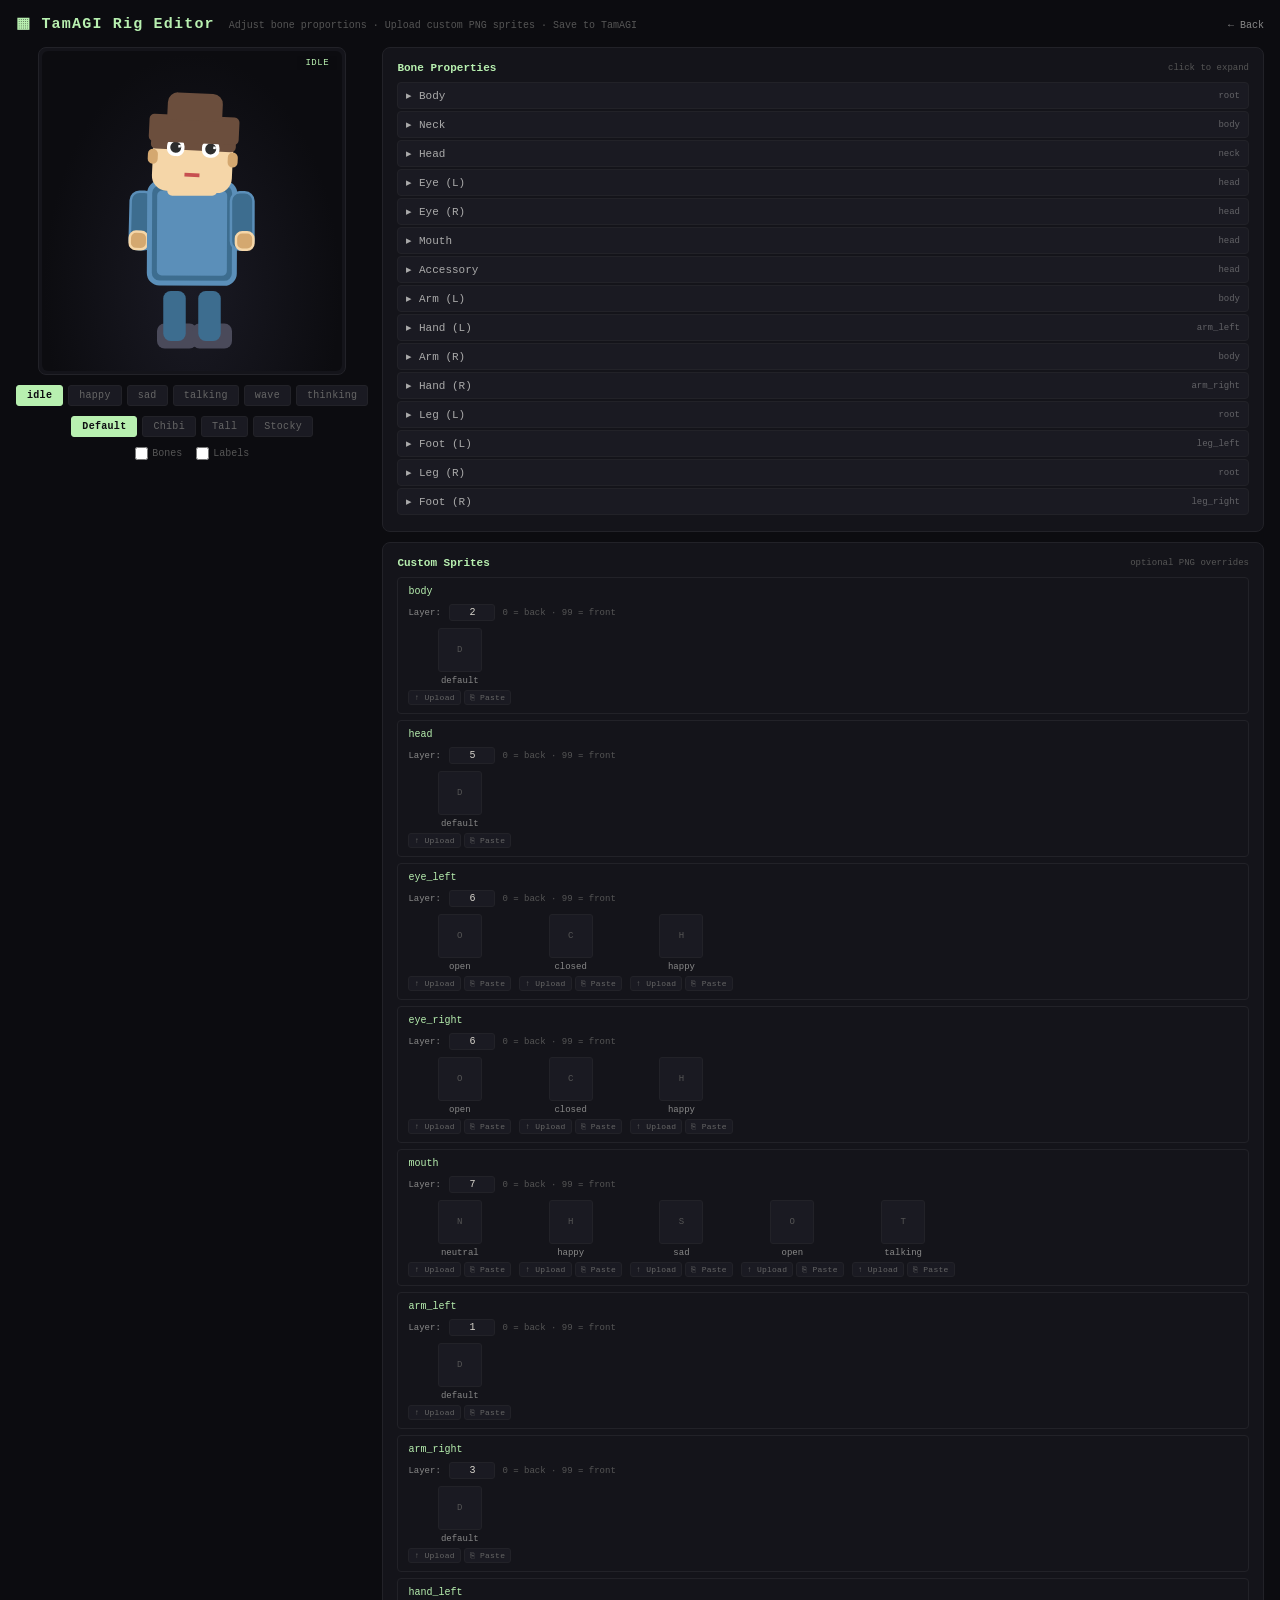
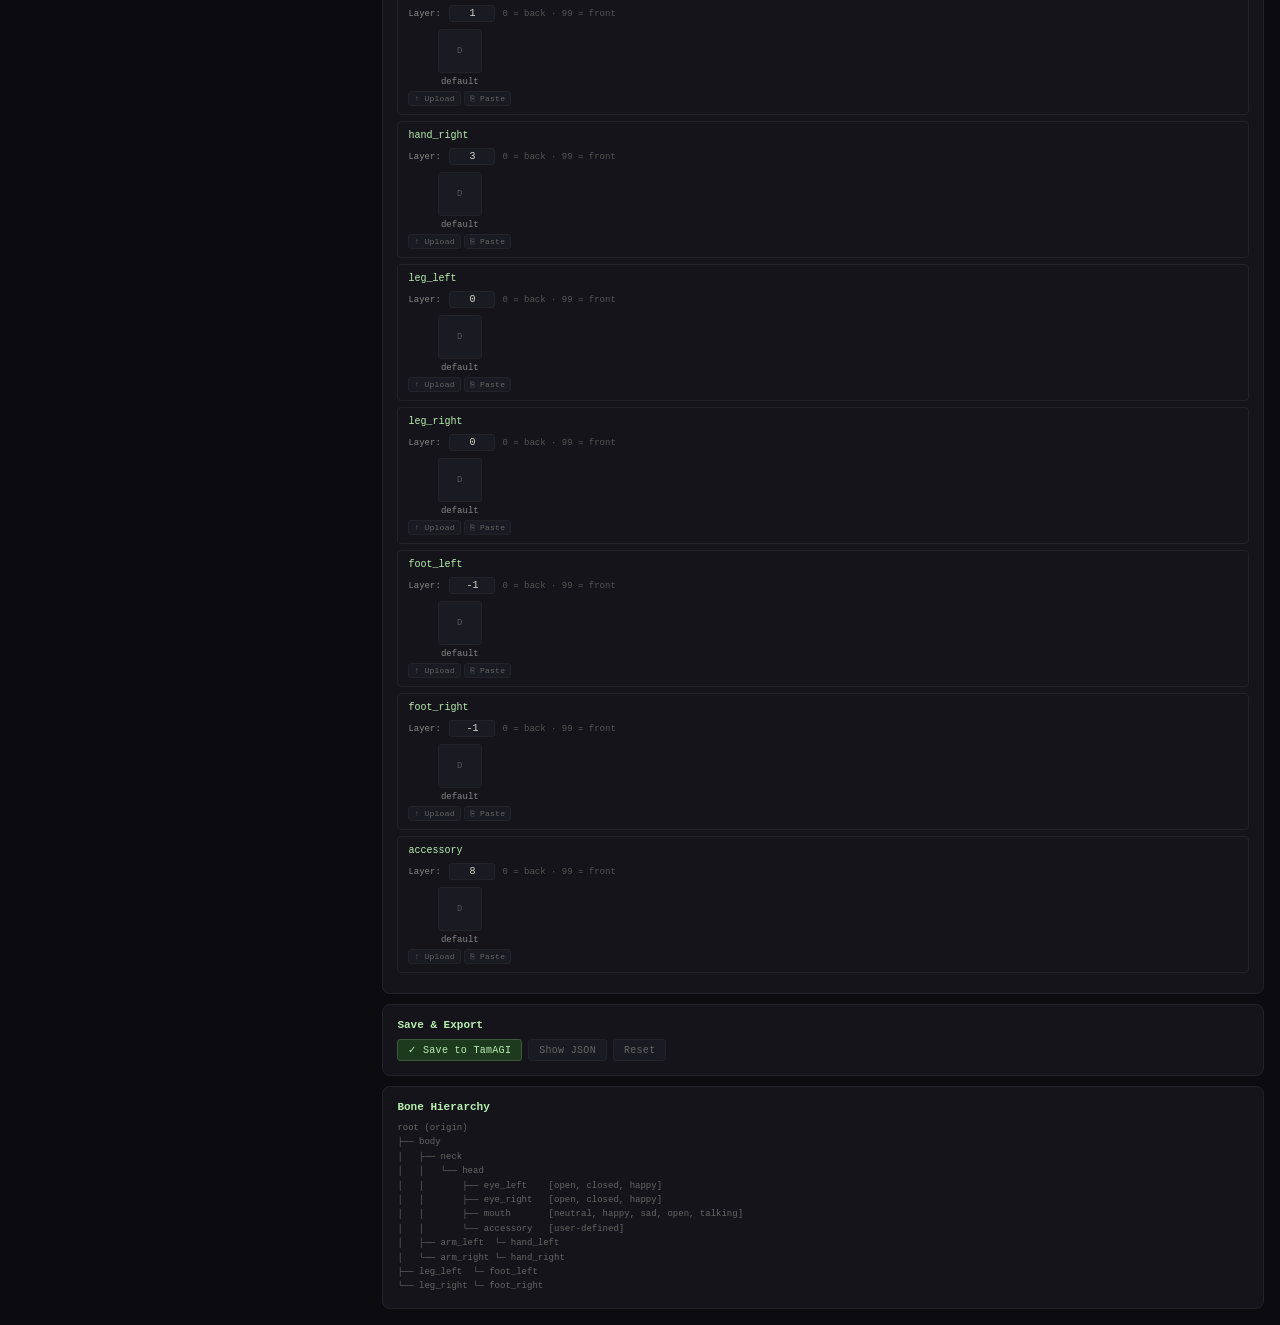
==== commit d301becf: "Cleanup self-model node logic + UI" ====
--- a/frontend/rig-editor.html
+++ b/frontend/rig-editor.html
@@ -448,7 +448,7 @@
   const ctx = canvas.getContext("2d");
   const W = canvas.width, H = canvas.height;
   ctx.clearRect(0, 0, W, H);
-  ctx.save(); ctx.translate(W/2, H/2+30); const scale = 2.5; ctx.scale(scale, scale);
+  ctx.save(); ctx.translate(W/2, H/2+50); const scale = 2.5; ctx.scale(scale, scale);
   ctx.imageSmoothingEnabled = false;
   const wt = solveWorldTransforms(bones);
   const drawOrder = Object.entries(manifest)
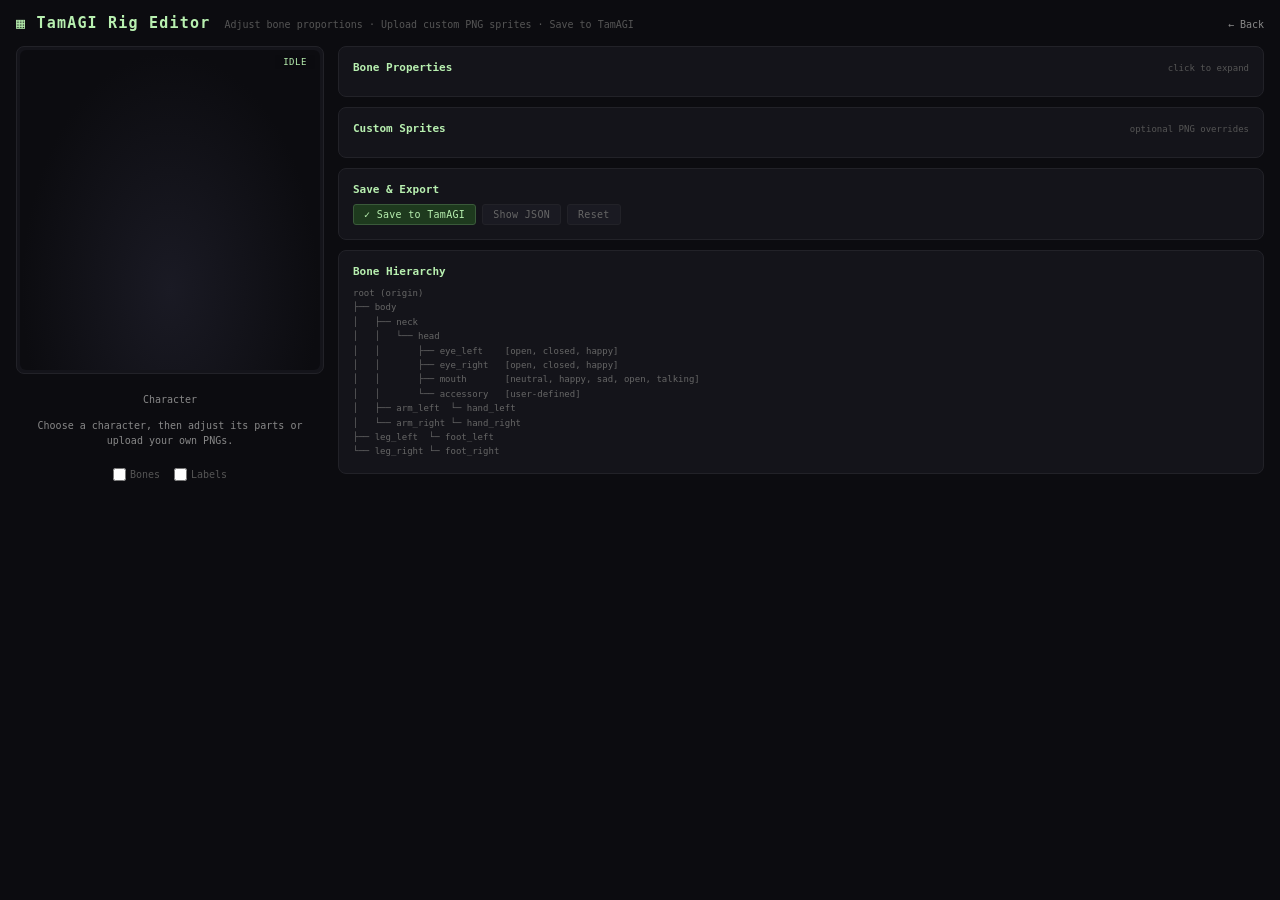
==== commit 0aee608c: "Add better OOTB avatar options" ====
--- a/frontend/rig-editor.html
+++ b/frontend/rig-editor.html
@@ -42,6 +42,9 @@
 
     /* ── Buttons ── */
     .btn-row { display:flex; flex-wrap:wrap; gap:5px; justify-content:center; }
+    .character-picker { width:300px; text-align:center; }
+    .control-label { display:block; color:var(--muted); font-size:10px; margin-bottom:6px; }
+    .character-hint { color:var(--muted); font-size:10px; line-height:1.5; margin-top:7px; }
     button { padding:4px 10px; font-size:10px; font-family:var(--font); background:var(--bg3);
       color:#666; border:1px solid var(--border); border-radius:3px; cursor:pointer;
       letter-spacing:.03em; transition:all .12s; }
@@ -128,6 +131,11 @@
     </div>
 
     <div class="btn-row" id="anim-buttons"></div>
+    <div class="character-picker">
+      <span class="control-label">Character</span>
+      <div class="btn-row" id="avatar-buttons" role="group" aria-label="Character"></div>
+      <p class="character-hint" id="avatar-hint">Choose a character, then adjust its parts or upload your own PNGs.</p>
+    </div>
     <div class="btn-row" id="preset-buttons"></div>
 
     <div class="toggle-row">
@@ -168,7 +176,7 @@
 
     <div class="panel">
       <div class="panel-title"><span>Bone Hierarchy</span></div>
-      <pre class="hier-pre">root (origin)
+      <pre class="hier-pre" id="bone-hierarchy">root (origin)
 ├── body
 │   ├── neck
 │   │   └── head
@@ -185,6 +193,10 @@
   </div>
 </div>
 
+<script src="/assets/avatar-vex.js"></script>
+<script src="/assets/avatar-echo.js"></script>
+<script src="/assets/avatar-ember.js?v=8"></script>
+<script src="/assets/avatar-runtime.js?v=8"></script>
 <script>
 // ══════════════════════════════════════════════════════════════
 //  RIG ENGINE  (ported from scripts/skeleton_rig.jsx)
@@ -282,7 +294,7 @@
   ]},
 };
 
-function buildManifest(bones) {
+function buildDefaultManifest(bones) {
   const defs = {
     body:       { bone:"body",       wRatio:0.9,  hRatio:1.0,  variants:{default:null} },
     head:       { bone:"head",       wRatio:1.3,  hRatio:1.1,  variants:{default:null} },
@@ -306,6 +318,14 @@
     const w = def.wBase || Math.max(8, Math.round(bone.length * (def.wRatio || 0.5)));
     const h = def.hBase || Math.max(8, Math.round(bone.length * (def.hRatio || 1.0)));
     manifest[part] = { bone:def.bone, w, h, ox:0, oy:0, variants:def.variants };
+  }
+  return manifest;
+}
+
+function buildManifest(bones) {
+  const manifest = TamagiAvatarRuntime.manifest(_avatarId, bones, buildDefaultManifest);
+  for (const [part, dimensions] of Object.entries(_spriteDimensions)) {
+    if (manifest[part]) Object.assign(manifest[part], dimensions);
   }
   return manifest;
 }
@@ -444,12 +464,13 @@
   bones.forEach(b => solve(b)); return world;
 }
 
-function renderFrame(canvas, bones, manifest, activeVariants, showDebug, showLabels) {
+function renderFrame(canvas, bones, manifest, activeVariants, showDebug, showLabels, time = 0) {
   const ctx = canvas.getContext("2d");
+  TamagiAvatarRuntime.style(canvas, _avatarId);
   const W = canvas.width, H = canvas.height;
   ctx.clearRect(0, 0, W, H);
-  ctx.save(); ctx.translate(W/2, H/2+50); const scale = 2.5; ctx.scale(scale, scale);
-  ctx.imageSmoothingEnabled = false;
+  ctx.save(); ctx.translate(W/2, TamagiAvatarRuntime.originY(canvas, _avatarId)); const scale = 2.5; ctx.scale(scale, scale);
+  ctx.imageSmoothingEnabled = !(window.TamagiAvatars[_avatarId]?.pixelated ?? true);
   const wt = solveWorldTransforms(bones);
   const drawOrder = Object.entries(manifest)
     .map(([pn, e]) => ({ pn, e, bone: bones.find(b => b.name === e.bone), z: (bones.find(b => b.name === e.bone)||{}).zOrder||0 }))
@@ -466,7 +487,7 @@
     ctx.save(); ctx.translate(-sw/2 + pox*sw, -sh/2 + poy*sh);
     const imgKey = `${pn}:${variant}`;
     if (_spriteImages[imgKey]) { ctx.drawImage(_spriteImages[imgKey], 0, 0, sw, sh); }
-    else { drawPlaceholder(ctx, pn, variant, sw, sh); }
+    else { TamagiAvatarRuntime.draw(ctx, _avatarId, pn, variant, sw, sh, drawPlaceholder, time); }
     ctx.restore(); ctx.restore();
   }
   if (showDebug) {
@@ -501,7 +522,8 @@
 //  EDITOR STATE
 // ══════════════════════════════════════════════════════════════
 
-let _rigBones     = applyPivotDefaults(PRESETS.default.bones());
+let _avatarId     = 'vex';
+let _rigBones     = TamagiAvatarRuntime.createBones(_avatarId, createBone, () => applyPivotDefaults(PRESETS.default.bones()));
 let _boneMap      = Object.fromEntries(_rigBones.map(b => [b.name, b]));
 let _animName     = 'idle';
 let _startTime    = null;
@@ -511,6 +533,9 @@
 let _activePreset = 'default';
 let _showExport   = false;
 let _spriteImages = {}; // key: "part:variant" → loaded HTMLImageElement, drives live canvas
+let _spritePaths  = {}; // Only custom PNG paths; built-in artwork needs no upload.
+let _spriteDimensions = {}; // Unscaled dimensions restored from a saved rig.
+let _spriteGridVersion = 0;
 let _pasteTarget  = null; // { part, variant } — set by pasteSprite(), consumed by document paste handler
 
 const SCALE_PROP   = { key:"displayScale",  label:"Scale",   min:0.25, max:3,    step:0.05, unit:'×' };
@@ -520,19 +545,19 @@
 const EDITABLE_BONES = [
   { name:"body",      label:"Body",     props:[{key:"restY",label:"Offset Y",min:-40,max:0}, SCALE_PROP] },
   { name:"neck",      label:"Neck",     props:[{key:"restY",label:"Offset Y",min:-40,max:-5}, SCALE_PROP, PIVOT_Y_PROP] },
-  { name:"head",      label:"Head",     props:[{key:"restY",label:"Offset Y",min:-20,max:0}, SCALE_PROP, PIVOT_Y_PROP] },
+  { name:"head",      label:"Head",     props:[{key:"restY",label:"Offset Y",min:-32,max:0}, SCALE_PROP, PIVOT_Y_PROP] },
   { name:"eye_left",  label:"Eye (L)",  props:[{key:"restX",label:"X",min:-18,max:0},{key:"restY",label:"Y",min:-12,max:8}, SCALE_PROP] },
   { name:"eye_right", label:"Eye (R)",  props:[{key:"restX",label:"X",min:0,max:18},{key:"restY",label:"Y",min:-12,max:8}, SCALE_PROP] },
-  { name:"mouth",     label:"Mouth",    props:[{key:"restY",label:"Y",min:-4,max:14}, SCALE_PROP] },
-  { name:"accessory", label:"Accessory",props:[{key:"restX",label:"X",min:-20,max:20},{key:"restY",label:"Y",min:-30,max:5}, SCALE_PROP] },
+  { name:"mouth",     label:"Mouth",    props:[{key:"restY",label:"Y",min:-8,max:24}, SCALE_PROP] },
+  { name:"accessory", label:"Accessory",props:[{key:"restX",label:"X",min:-40,max:40},{key:"restY",label:"Y",min:-40,max:24}, SCALE_PROP] },
   { name:"arm_left",   label:"Arm (L)",   props:[{key:"restX",label:"X",min:-36,max:-8},{key:"restY",label:"Y",min:-30,max:0}, SCALE_PROP, PIVOT_X_PROP, PIVOT_Y_PROP] },
-  { name:"hand_left",  label:"Hand (L)",  props:[{key:"restX",label:"X",min:-8,max:8},{key:"restY",label:"Y",min:10,max:30}, SCALE_PROP, PIVOT_Y_PROP] },
+  { name:"hand_left",  label:"Hand (L)",  props:[{key:"restX",label:"X",min:-24,max:24},{key:"restY",label:"Y",min:-8,max:36}, SCALE_PROP, PIVOT_Y_PROP] },
   { name:"arm_right",  label:"Arm (R)",   props:[{key:"restX",label:"X",min:8,max:36},{key:"restY",label:"Y",min:-30,max:0}, SCALE_PROP, PIVOT_X_PROP, PIVOT_Y_PROP] },
-  { name:"hand_right", label:"Hand (R)",  props:[{key:"restX",label:"X",min:-8,max:8},{key:"restY",label:"Y",min:10,max:30}, SCALE_PROP, PIVOT_Y_PROP] },
-  { name:"leg_left",   label:"Leg (L)",   props:[{key:"restX",label:"X",min:-16,max:0},{key:"restY",label:"Y",min:4,max:24}, SCALE_PROP, PIVOT_X_PROP, PIVOT_Y_PROP] },
-  { name:"foot_left",  label:"Foot (L)",  props:[{key:"restX",label:"X",min:-10,max:10},{key:"restY",label:"Y",min:8,max:28}, SCALE_PROP, PIVOT_Y_PROP] },
-  { name:"leg_right",  label:"Leg (R)",   props:[{key:"restX",label:"X",min:0,max:16},{key:"restY",label:"Y",min:4,max:24}, SCALE_PROP, PIVOT_X_PROP, PIVOT_Y_PROP] },
-  { name:"foot_right", label:"Foot (R)",  props:[{key:"restX",label:"X",min:-10,max:10},{key:"restY",label:"Y",min:8,max:28}, SCALE_PROP, PIVOT_Y_PROP] },
+  { name:"hand_right", label:"Hand (R)",  props:[{key:"restX",label:"X",min:-24,max:24},{key:"restY",label:"Y",min:-8,max:36}, SCALE_PROP, PIVOT_Y_PROP] },
+  { name:"leg_left",   label:"Leg (L)",   props:[{key:"restX",label:"X",min:-16,max:0},{key:"restY",label:"Y",min:-16,max:24}, SCALE_PROP, PIVOT_X_PROP, PIVOT_Y_PROP] },
+  { name:"foot_left",  label:"Foot (L)",  props:[{key:"restX",label:"X",min:-10,max:10},{key:"restY",label:"Y",min:8,max:36}, SCALE_PROP, PIVOT_Y_PROP] },
+  { name:"leg_right",  label:"Leg (R)",   props:[{key:"restX",label:"X",min:0,max:16},{key:"restY",label:"Y",min:-16,max:24}, SCALE_PROP, PIVOT_X_PROP, PIVOT_Y_PROP] },
+  { name:"foot_right", label:"Foot (R)",  props:[{key:"restX",label:"X",min:-10,max:10},{key:"restY",label:"Y",min:8,max:36}, SCALE_PROP, PIVOT_Y_PROP] },
 ];
 
 const SPRITE_SLOTS = {
@@ -564,10 +589,10 @@
     b.translateX = 0; b.translateY = 0; b.opacity = 1;
   }
   const animFn = ANIMATIONS[_animName] || ANIMATIONS.idle;
-  const variants = animFn(_rigBones, t) || {};
+  const variants = TamagiAvatarRuntime.animate(_avatarId, _rigBones, t, _animName, animFn(_rigBones, t) || {});
   const manifest = buildManifest(_rigBones);
   const canvas = document.getElementById('rig-canvas');
-  if (canvas) renderFrame(canvas, _rigBones, manifest, variants, _showDebug, _showLabels);
+  if (canvas) renderFrame(canvas, _rigBones, manifest, variants, _showDebug, _showLabels, t);
   requestAnimationFrame(rigTick);
 }
 
@@ -582,17 +607,59 @@
 }
 
 function loadPreset(key) {
+  _avatarId = 'custom'; _spriteDimensions = {};
   _activePreset = key; _startTime = null;
   _rigBones = applyPivotDefaults(PRESETS[key].bones());
   _boneMap = Object.fromEntries(_rigBones.map(b => [b.name, b]));
   document.querySelectorAll('#preset-buttons button').forEach(b => b.classList.toggle('active', b.dataset.preset === key));
   buildAccordion();
+  buildSpriteGrid();
+  syncAvatarControls();
+}
+
+function selectAvatar(id) {
+  if (id !== 'custom' && !Object.hasOwn(window.TamagiAvatars, id)) return;
+  _avatarId = id; _activePreset = 'default'; _startTime = null;
+  _spriteDimensions = {};
+  _rigBones = TamagiAvatarRuntime.createBones(id, createBone, () => applyPivotDefaults(PRESETS.default.bones()));
+  _boneMap = Object.fromEntries(_rigBones.map(b => [b.name, b]));
+  buildAccordion();
+  buildSpriteGrid();
+  syncAvatarControls();
+}
+
+function syncAvatarControls() {
+  document.querySelectorAll('#avatar-buttons button').forEach(b => {
+    const selected = b.dataset.avatar === _avatarId;
+    b.classList.toggle('active', selected);
+    b.setAttribute('aria-pressed', String(selected));
+  });
+  document.getElementById('preset-buttons').style.display = _avatarId === 'custom' ? '' : 'none';
+  document.querySelectorAll('#preset-buttons button').forEach(b => b.classList.toggle('active', b.dataset.preset === _activePreset));
+  document.getElementById('avatar-hint').textContent = _avatarId === 'custom'
+    ? 'Use your own artwork with editable body proportions.'
+    : 'Choose a character, then adjust its parts or upload your own PNGs.';
+  TamagiAvatarRuntime.style(document.getElementById('rig-canvas'), _avatarId);
+  // The accessory is Vex’s tail and may have a different parent in a custom rig.
+  const hierarchy = document.getElementById('bone-hierarchy');
+  const lines = [];
+  function branch(parent, prefix) {
+    const children = _rigBones.filter(b => b.parent === parent);
+    children.forEach((b, i) => {
+      const last = i === children.length - 1;
+      lines.push(prefix + (last ? '└── ' : '├── ') + b.name);
+      branch(b.name, prefix + (last ? '    ' : '│   '));
+    });
+  }
+  lines.push('root (origin)'); branch('root', '');
+  hierarchy.textContent = lines.join('\n');
+  if (_showExport) document.getElementById('export-pre').textContent = JSON.stringify(buildExportJSON(), null, 2);
 }
 
 function updateDebug()  { _showDebug  = document.getElementById('show-debug').checked; }
 function updateLabels() { _showLabels = document.getElementById('show-labels').checked; }
 
-function resetBones() { loadPreset(_activePreset); }
+function resetBones() { if (_avatarId === 'custom') loadPreset(_activePreset); else selectAvatar(_avatarId); }
 
 // ══════════════════════════════════════════════════════════════
 //  BONE ACCORDION
@@ -627,9 +694,9 @@
         const lbl = document.createElement('span');
         lbl.className = 'slider-label'; lbl.textContent = p.label;
         const slider = document.createElement('input');
-        const step = p.step || 1;
+        const step = p.step || 0.1;
         const fmt = (v) => step < 1 ? Number(v).toFixed(2) + (p.unit || '') : String(v);
-        slider.type = 'range'; slider.min = p.min; slider.max = p.max; slider.step = step;
+        slider.type = 'range'; slider.min = Math.min(p.min, bone[p.key]); slider.max = Math.max(p.max, bone[p.key]); slider.step = step;
         slider.value = bone[p.key];
         const val = document.createElement('span');
         val.className = 'slider-val'; val.textContent = fmt(bone[p.key]);
@@ -652,6 +719,7 @@
 
 function buildSpriteGrid() {
   const grid = document.getElementById('sprite-grid');
+  const gridVersion = ++_spriteGridVersion;
   grid.innerHTML = '';
   for (const [part, variants] of Object.entries(SPRITE_SLOTS)) {
     const row = document.createElement('div');
@@ -668,13 +736,13 @@
     const layerLbl = document.createElement('span');
     layerLbl.className = 'layer-lbl'; layerLbl.textContent = 'Layer:';
     const layerInput = document.createElement('input');
-    layerInput.type = 'number'; layerInput.min = '0'; layerInput.max = '99'; layerInput.step = '1';
+    layerInput.type = 'number'; layerInput.min = '-99'; layerInput.max = '99'; layerInput.step = '1';
     layerInput.className = 'layer-input'; layerInput.id = `layer-${part}`;
     layerInput.value = partBone ? partBone.zOrder : 0;
-    layerInput.title = 'Render layer: 0 = furthest back, 99 = in front of everything';
+    layerInput.title = 'Lower layers draw behind higher layers';
     layerInput.oninput = (e) => { if (partBone) partBone.zOrder = parseInt(e.target.value) || 0; };
     const layerHint = document.createElement('span');
-    layerHint.className = 'layer-hint'; layerHint.textContent = '0 = back · 99 = front';
+    layerHint.className = 'layer-hint'; layerHint.textContent = 'lower = back · higher = front';
     layerRow.appendChild(layerLbl); layerRow.appendChild(layerInput); layerRow.appendChild(layerHint);
     row.appendChild(layerRow);
 
@@ -719,19 +787,42 @@
       slot.appendChild(preview); slot.appendChild(vLabel); slot.appendChild(fileInput); slot.appendChild(btnRow);
       varList.appendChild(slot);
 
-      // Probe for existing upload
+      // Retain saved custom URLs and discover uploads made before the first save.
+      const key = `${part}:${variant}`;
+      const path = _spritePaths[key] || `/sprites/${part}_${variant}.png?t=${Date.now()}`;
       const probe = new Image();
-      probe.onload = () => markUploaded(part, variant, probe.src);
-      probe.onerror = () => { preview.textContent = variant[0].toUpperCase(); };
-      probe.src = `/sprites/${part}_${variant}.png?t=${Date.now()}`;
+      probe.onload = () => { if (gridVersion === _spriteGridVersion) markUploaded(part, variant, path, probe); };
+      probe.onerror = () => {};
+      probe.src = path;
     }
 
     row.appendChild(varList);
     grid.appendChild(row);
-  }
-}
-
-function markUploaded(part, variant, src) {
+    for (const variant of variants) renderSlotPreview(part, variant);
+  }
+}
+
+function renderSlotPreview(part, variant) {
+  const preview = document.getElementById(`preview-${part}-${variant}`);
+  if (!preview) return;
+  const entry = buildManifest(_rigBones)[part];
+  if (!entry) return;
+  preview.replaceChildren();
+  const canvas = document.createElement('canvas');
+  canvas.width = 88; canvas.height = 88; canvas.style.width = '44px'; canvas.style.height = '44px';
+  canvas.setAttribute('aria-label', `${window.TamagiAvatars[_avatarId]?.label || 'Custom'} ${part} ${variant}`);
+  TamagiAvatarRuntime.style(canvas, _avatarId);
+  const ctx = canvas.getContext('2d');
+  const scale = Math.min(76 / entry.w, 76 / entry.h);
+  ctx.translate((88 - entry.w * scale) / 2, (88 - entry.h * scale) / 2);
+  ctx.scale(scale, scale);
+  TamagiAvatarRuntime.draw(ctx, _avatarId, part, variant, entry.w, entry.h, drawPlaceholder);
+  preview.appendChild(canvas);
+}
+
+function markUploaded(part, variant, src, loadedImage) {
+  const key = `${part}:${variant}`;
+  _spritePaths[key] = src;
   const preview = document.getElementById(`preview-${part}-${variant}`);
   const delBtn  = document.getElementById(`del-${part}-${variant}`);
   if (!preview) return;
@@ -742,9 +833,12 @@
   preview.appendChild(thumb); preview.classList.add('uploaded');
   if (delBtn) delBtn.style.display = '';
   // Cache for live canvas rendering
-  const img = new Image();
-  img.onload = () => { _spriteImages[`${part}:${variant}`] = img; };
-  img.src = src;
+  if (loadedImage) _spriteImages[key] = loadedImage;
+  else {
+    const img = new Image();
+    img.onload = () => { if (_spritePaths[key] === src) _spriteImages[key] = img; };
+    img.src = src;
+  }
 }
 
 function markRemoved(part, variant) {
@@ -752,9 +846,10 @@
   const delBtn  = document.getElementById(`del-${part}-${variant}`);
   if (!preview) return;
   preview.innerHTML = ''; preview.classList.remove('uploaded');
-  preview.textContent = variant[0].toUpperCase();
+  renderSlotPreview(part, variant);
   if (delBtn) delBtn.style.display = 'none';
   delete _spriteImages[`${part}:${variant}`];
+  delete _spritePaths[`${part}:${variant}`];
 }
 
 async function uploadSprite(part, variant, file) {
@@ -805,12 +900,12 @@
   for (const [k, v] of Object.entries(m)) {
     const sc = (_boneMap[v.bone] && _boneMap[v.bone].displayScale) || 1;
     sprites[k] = {
-      bone:v.bone, width:Math.round(v.w * sc), height:Math.round(v.h * sc),
+      bone:v.bone, width:v.w * sc, height:v.h * sc,
       offsetX:v.ox, offsetY:v.oy,
-      variants: Object.fromEntries(Object.keys(v.variants).map(vk => [vk, `sprites/${k}_${vk}.png`]))
+      variants: Object.fromEntries(Object.keys(v.variants).map(vk => [vk, _spritePaths[`${k}:${vk}`] || null]))
     };
   }
-  return { skeleton, sprites };
+  return { avatar:_avatarId, skeleton, sprites };
 }
 
 async function saveToTamAGI() {
@@ -850,27 +945,37 @@
 // ══════════════════════════════════════════════════════════════
 
 async function loadFromTamAGI() {
+  let cfg = null;
   try {
     const res = await fetch('/api/sprites/config');
-    if (!res.ok) return;
-    const cfg = await res.json();
-    if (cfg.skeleton && Array.isArray(cfg.skeleton) && cfg.skeleton.length > 0) {
-      for (const saved of cfg.skeleton) {
-        const bone = _boneMap[saved.name]; if (!bone) continue;
-        bone.restX = saved.restX ?? bone.restX; bone.restY = saved.restY ?? bone.restY;
-        bone.length = saved.length ?? bone.length; bone.zOrder = saved.zOrder ?? bone.zOrder;
-        bone.displayScale = saved.displayScale ?? 1;
-        bone.pivotOffsetX = saved.pivotOffsetX ?? bone.pivotOffsetX;
-        bone.pivotOffsetY = saved.pivotOffsetY ?? bone.pivotOffsetY;
-      }
-      buildAccordion();
-      // Sync layer inputs — built before loadFromTamAGI runs, so update them in-place
-      for (const b of _rigBones) {
-        const inp = document.getElementById(`layer-${b.name}`);
-        if (inp) inp.value = b.zOrder;
+    if (res.ok) cfg = await res.json();
+  } catch (e) { /* Use the built-in default when no config can be loaded. */ }
+  _avatarId = TamagiAvatarRuntime.resolve(cfg);
+  _rigBones = TamagiAvatarRuntime.createBones(_avatarId, createBone, () => applyPivotDefaults(PRESETS.default.bones()));
+  _boneMap = Object.fromEntries(_rigBones.map(b => [b.name, b]));
+  _spriteImages = {}; _spritePaths = {}; _spriteDimensions = {};
+  if (Array.isArray(cfg?.skeleton)) {
+    for (const saved of cfg.skeleton) {
+      const bone = _boneMap[saved.name]; if (!bone) continue;
+      if (saved.parent === null || _boneMap[saved.parent]) bone.parent = saved.parent;
+      for (const key of ['restX','restY','pivotX','pivotY','length','zOrder','displayScale','pivotOffsetX','pivotOffsetY']) {
+        if (Number.isFinite(saved[key])) bone[key] = saved[key];
       }
     }
-  } catch (e) { /* silent — no saved config yet */ }
+  }
+  if (cfg?.sprites) {
+    const manifest = TamagiAvatarRuntime.overlay(buildManifest(_rigBones), _rigBones, cfg.sprites);
+    for (const [part, saved] of Object.entries(cfg.sprites)) {
+      const entry = manifest[part]; if (!entry || !saved) continue;
+      _spriteDimensions[part] = {bone:entry.bone, w:entry.w, h:entry.h, ox:entry.ox, oy:entry.oy};
+      for (const [variant, path] of Object.entries(saved.variants || {})) {
+        if (typeof path === 'string' && path) _spritePaths[`${part}:${variant}`] = path;
+      }
+    }
+  }
+  buildAccordion();
+  buildSpriteGrid();
+  syncAvatarControls();
 }
 
 // ══════════════════════════════════════════════════════════════
@@ -888,6 +993,14 @@
     animRow.appendChild(btn);
   }
 
+  const avatarRow = document.getElementById('avatar-buttons');
+  for (const [id, label] of [...Object.entries(window.TamagiAvatars).map(([id, avatar]) => [id, avatar.label]), ['custom', 'Custom rig']]) {
+    const btn = document.createElement('button');
+    btn.textContent = label; btn.dataset.avatar = id;
+    btn.onclick = () => selectAvatar(id);
+    avatarRow.appendChild(btn);
+  }
+
   // Build preset buttons
   const presetRow = document.getElementById('preset-buttons');
   for (const [key, p] of Object.entries(PRESETS)) {
@@ -898,11 +1011,7 @@
     presetRow.appendChild(btn);
   }
 
-  // Build bone accordion and sprite grid
-  buildAccordion();
-  buildSpriteGrid();
-
-  // Restore any saved skeleton config
+  // Restore the character, skeleton, dimensions, and custom uploads together.
   await loadFromTamAGI();
 
   // Document-level paste handler: fires when user presses Ctrl+V after arming a slot via pasteSprite()
